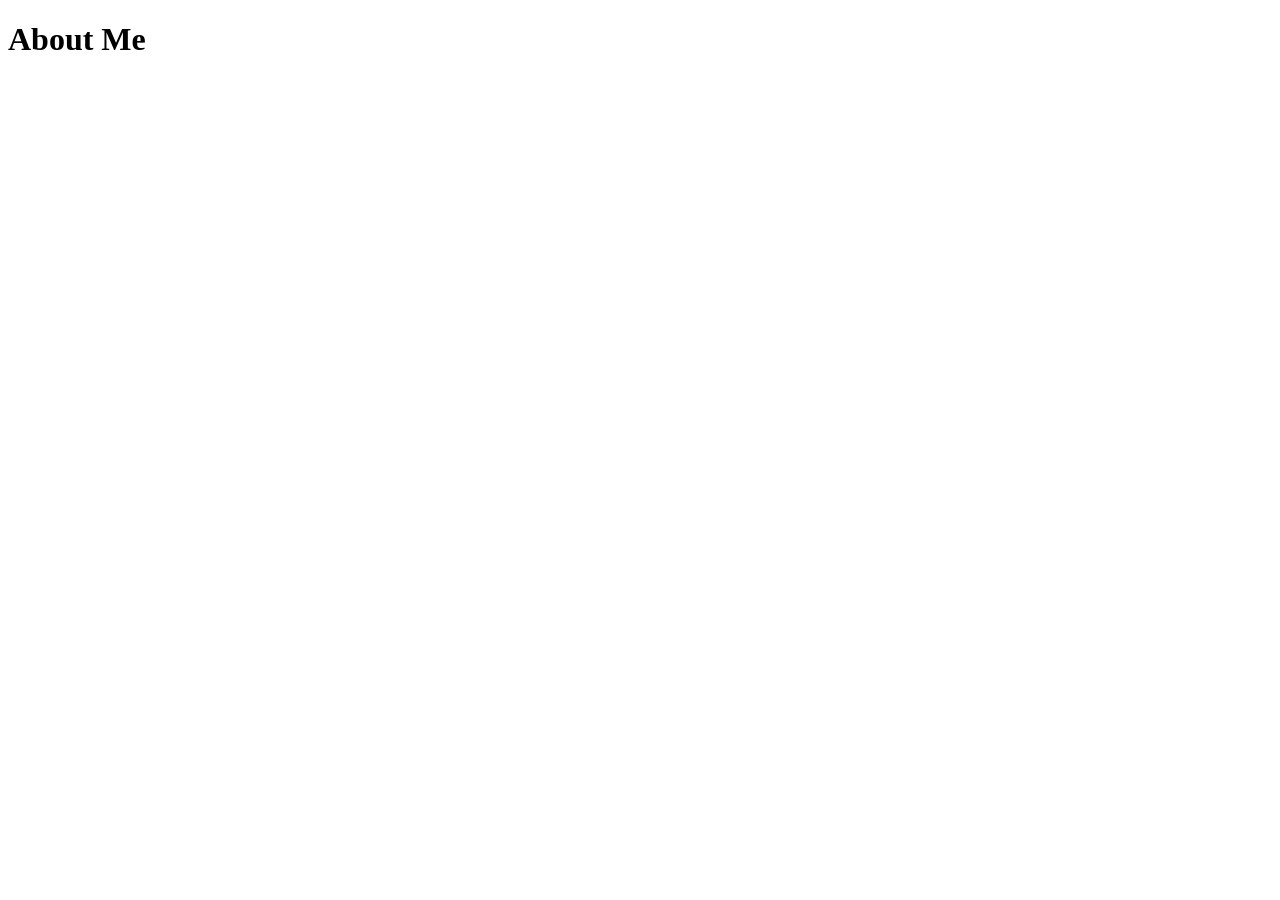
==== about.html @ 0697b333 "Initial portfolio website setup" ====
<!DOCTYPE html>
<html lang="en">

<head>
    <meta charset="UTF-8">
    <meta name="viewport" content="width=device-width, initial-scale=1.0">

    <title>About Me</title>

    <link rel="stylesheet" href="css/style.css">
</head>

<body>

    <h1>About Me</h1>

    <script src="js/script.js"></script>
</body>

</html>
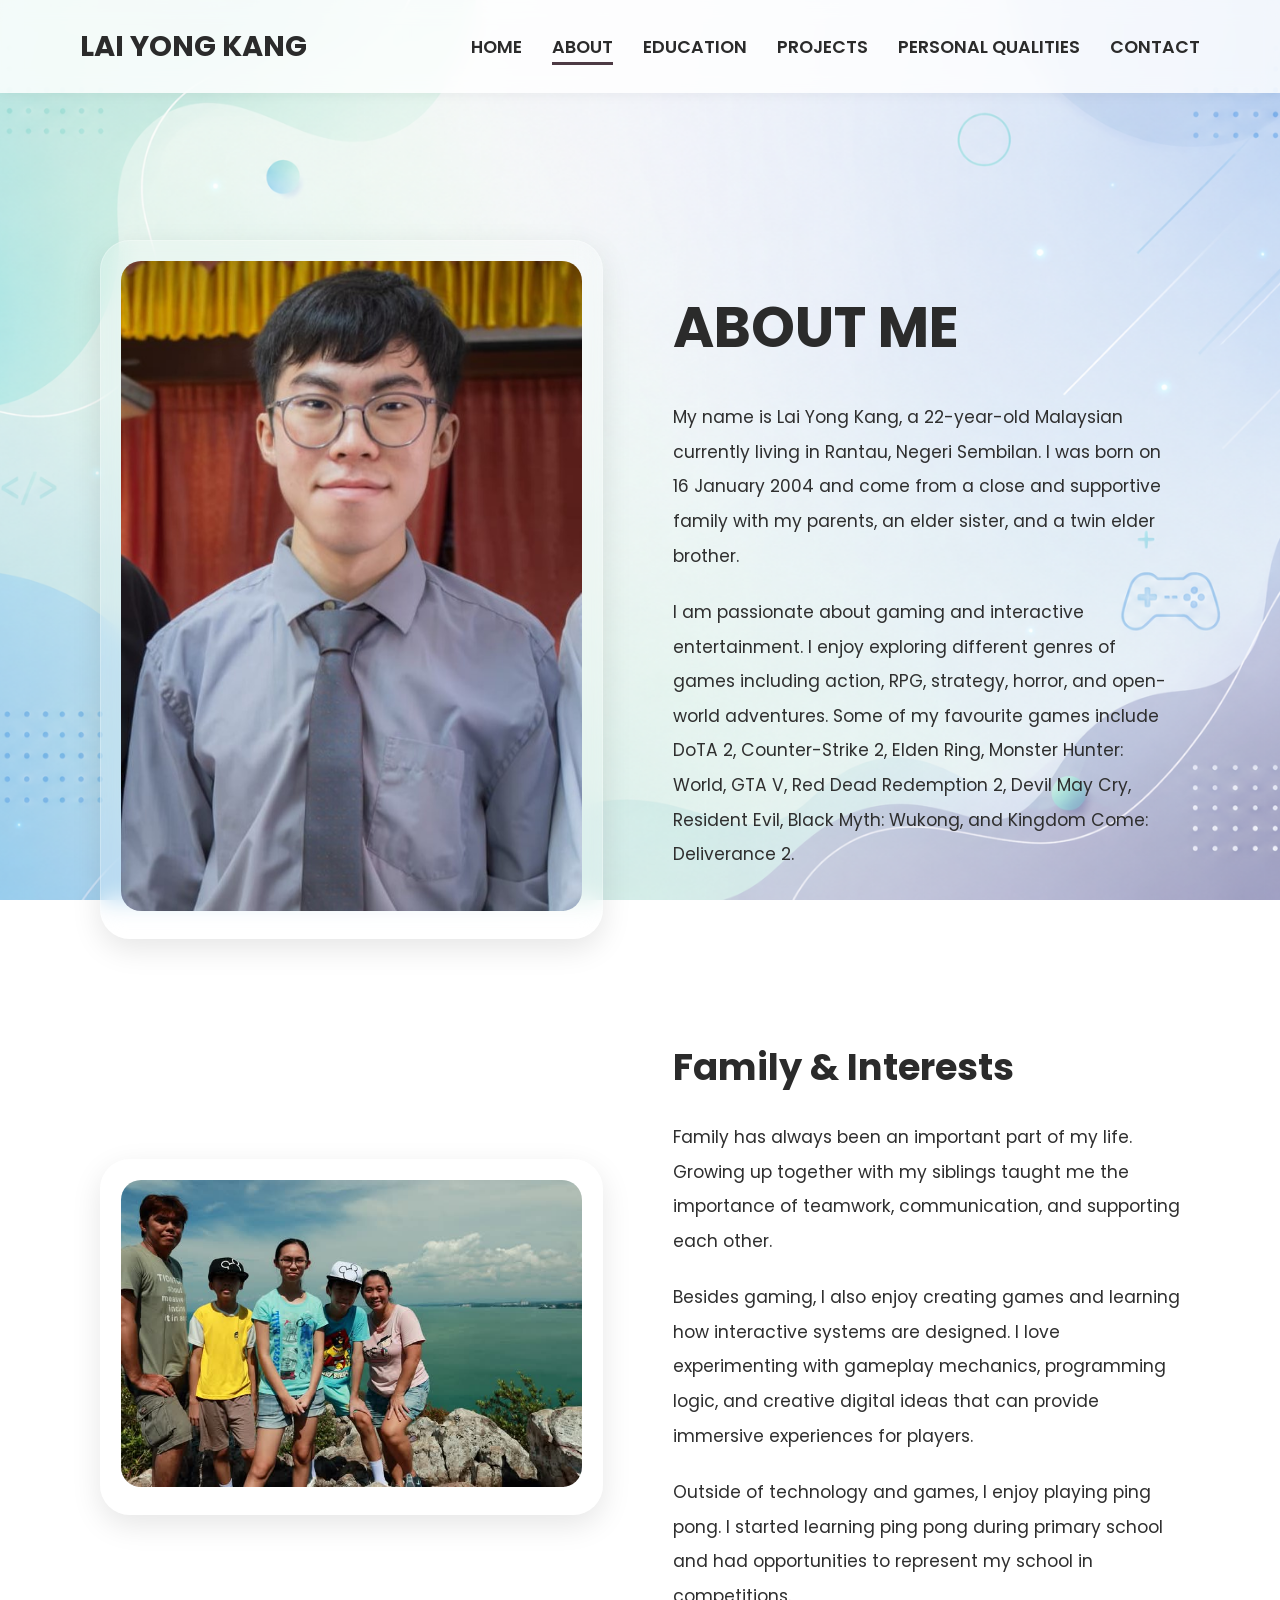
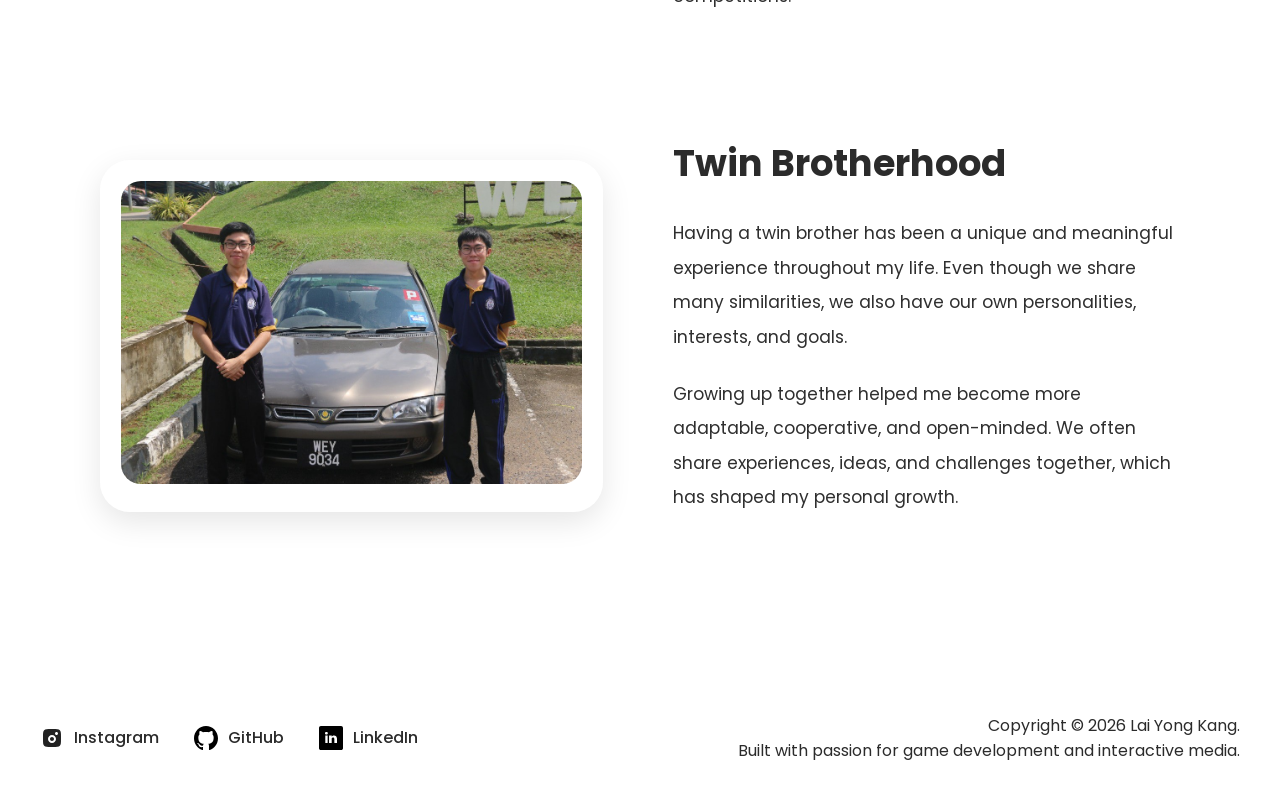
==== commit 7c29d0ae: "Fixed Home page social buttons, Polished About page" ====
--- a/about.html
+++ b/about.html
@@ -2,19 +2,209 @@
 <html lang="en">
 
 <head>
+
     <meta charset="UTF-8">
+
     <meta name="viewport" content="width=device-width, initial-scale=1.0">
 
     <title>About Me</title>
 
     <link rel="stylesheet" href="css/style.css">
+
 </head>
 
 <body>
 
-    <h1>About Me</h1>
+    <header>
+
+        <nav class="navbar">
+
+            <div class="logo">
+                LAI YONG KANG
+            </div>
+
+            <ul class="nav-links">
+
+                <li><a href="index.html">HOME</a></li>
+                <li><a href="about.html" class="active">ABOUT</a></li>
+                <li><a href="education.html">EDUCATION</a></li>
+                <li><a href="projects.html">PROJECTS</a></li>
+                <li><a href="qualities.html">PERSONAL QUALITIES</a></li>
+                <li><a href="contact.html">CONTACT</a></li>
+
+            </ul>
+
+        </nav>
+
+    </header>
+
+    <section class="about-section">
+
+        <div class="about-wrapper">
+
+            <!-- FIRST SECTION -->
+
+            <div class="about-row">
+
+                <div class="about-image large-image">
+
+                    <img src="images/Me.jpg" alt="My Photo">
+
+                </div>
+
+                <div class="about-content">
+
+                    <h1>ABOUT ME</h1>
+
+                    <p>
+                        My name is Lai Yong Kang, a 22-year-old Malaysian currently living in
+                        Rantau, Negeri Sembilan. I was born on 16 January 2004 and come
+                        from a close and supportive family with my parents, an elder sister,
+                        and a twin elder brother.
+                    </p>
+
+                    <p>
+                        I am passionate about gaming and interactive entertainment.
+                        I enjoy exploring different genres of games including action,
+                        RPG, strategy, horror, and open-world adventures.
+                        Some of my favourite games include DoTA 2, Counter-Strike 2,
+                        Elden Ring, Monster Hunter: World, GTA V,
+                        Red Dead Redemption 2, Devil May Cry,
+                        Resident Evil, Black Myth: Wukong,
+                        and Kingdom Come: Deliverance 2.
+                    </p>
+
+                </div>
+
+            </div>
+
+            <!-- SECOND SECTION -->
+
+            <div class="about-row reverse-row">
+
+                <div class="about-content">
+
+                    <h2>Family & Interests</h2>
+
+                    <p>
+                        Family has always been an important part of my life.
+                        Growing up together with my siblings taught me the importance
+                        of teamwork, communication, and supporting each other.
+                    </p>
+
+                    <p>
+                        Besides gaming, I also enjoy creating games and learning how
+                        interactive systems are designed. I love experimenting with
+                        gameplay mechanics, programming logic, and creative digital ideas
+                        that can provide immersive experiences for players.
+                    </p>
+
+                    <p>
+                        Outside of technology and games, I enjoy playing ping pong.
+                        I started learning ping pong during primary school and had
+                        opportunities to represent my school in competitions.
+                    </p>
+
+                </div>
+
+                <div class="about-image">
+
+                    <img src="images/Family_photo.jpg" alt="Family Photo">
+
+                </div>
+
+            </div>
+
+            <!-- THIRD SECTION -->
+
+            <div class="about-row">
+
+                <div class="about-image">
+
+                    <img src="images/Twins.jpg" alt="Twins Photo">
+
+                </div>
+
+                <div class="about-content">
+
+                    <h2>Twin Brotherhood</h2>
+
+                    <p>
+                        Having a twin brother has been a unique and meaningful experience
+                        throughout my life. Even though we share many similarities,
+                        we also have our own personalities, interests, and goals.
+                    </p>
+
+                    <p>
+                        Growing up together helped me become more adaptable,
+                        cooperative, and open-minded. We often share experiences,
+                        ideas, and challenges together, which has shaped my personal growth.
+                    </p>
+
+                </div>
+
+            </div>
+
+        </div>
+
+    </section>
+
+    <footer class="footer">
+
+        <div class="footer-container">
+
+            <div class="footer-left">
+
+                <a href="https://www.instagram.com/yongkang116/"
+                target="_blank"
+                class="footer-social">
+
+                    <img src="images/icons/insta.svg" alt="Instagram">
+
+                    <span>Instagram</span>
+
+                </a>
+
+                <a href="https://github.com/LaiYK02"
+                target="_blank"
+                class="footer-social">
+
+                    <img src="images/icons/github.svg" alt="GitHub">
+
+                    <span>GitHub</span>
+
+                </a>
+
+                <a href="https://www.linkedin.com/in/yong-kang-lai-017167412/"
+                target="_blank"
+                class="footer-social">
+
+                    <img src="images/icons/linkedin.svg" alt="LinkedIn">
+
+                    <span>LinkedIn</span>
+
+                </a>
+
+            </div>
+
+            <div class="footer-right">
+
+                <p>
+                    Copyright © 2026 Lai Yong Kang.
+                </p>
+
+                <span>
+                    Built with passion for game development and interactive media.
+                </span>
+
+            </div>
+
+        </div>
+
+    </footer>
 
     <script src="js/script.js"></script>
+
 </body>
 
 </html>
--- a/css/style.css
+++ b/css/style.css
@@ -0,0 +1,1094 @@
+@import url('https://fonts.googleapis.com/css2?family=Poppins:wght@300;400;500;600;700&display=swap');
+
+*{
+    margin: 0;
+    padding: 0;
+    box-sizing: border-box;
+}
+
+body{
+    font-family: 'Poppins', sans-serif;
+
+    background-image: url('../images/background.png');
+
+    background-size: cover;
+    background-position: center;
+    background-repeat: no-repeat;
+    background-attachment: fixed;
+
+    min-height: 100vh;
+
+    color: #2B2B2B;
+
+    padding-top: 100px;
+    overflow-x: hidden;
+}
+
+/* NAVBAR */
+
+.navbar{
+    display: flex;
+
+    justify-content: space-between;
+
+    align-items: center;
+
+    padding: 25px 80px;
+
+    background-color: rgba(255,255,255,0.82);
+
+    backdrop-filter: blur(10px);
+
+    position: fixed;
+
+    top: 0;
+
+    left: 0;
+
+    width: 100%;
+
+    z-index: 1000;
+
+    transition: transform 0.45s cubic-bezier(0.22, 1, 0.36, 1);
+
+    box-shadow: 0 2px 12px rgba(0,0,0,0.05);
+}
+
+.navbar-hidden{
+    transform: translateY(-100%);
+}
+
+.logo{
+    font-size: 1.8rem;
+    font-weight: 700;
+}
+
+.nav-links{
+    display: flex;
+    gap: 30px;
+
+    list-style: none;
+}
+
+.nav-links a{
+    text-decoration: none;
+
+    color: #2B2B2B;
+
+    font-size: 1.1rem;
+
+    font-weight: 600;
+
+    position: relative;
+
+    transition: 0.3s;
+}
+
+.nav-links a:hover{
+    color: #776871;
+}
+
+.nav-links a::after{
+    content: '';
+
+    position: absolute;
+
+    left: 0;
+    bottom: -6px;
+
+    width: 0;
+    height: 3px;
+
+    background-color: #4d3a44;
+
+    transition: 0.3s;
+}
+
+.nav-links a:hover::after{
+    width: 100%;
+}
+
+.nav-links a.active::after{
+    width: 100%;
+}
+
+/* HERO SECTION */
+
+.hero{
+    position: relative;
+    display: flex;
+    justify-content: center;
+    align-items: center;
+
+    min-height: 82vh;
+
+    padding: 60px 100px;
+}
+
+.hero-container{
+    display: flex;
+
+    align-items: center;
+
+    justify-content: center;
+
+    gap: 70px;
+
+    max-width: 1200px;
+
+    margin: 0 auto;
+}
+
+.hero-image{
+    background: rgba(255,255,255,0.18);
+
+    backdrop-filter: blur(12px);
+
+    padding: 20px;
+
+    border-radius: 35px;
+
+    border: 1px solid rgba(255,255,255,0.3);
+
+    box-shadow: 0 10px 30px rgba(0,0,0,0.12);
+
+    animation: slideLeft 1.2s ease;
+}
+
+.hero-image img{
+    width: 300px;
+    height: 300px;
+
+    object-fit: cover;
+
+    border-radius: 20px;
+}
+
+.hero-text{
+    max-width: 600px;
+
+    animation: slideRight 1.2s ease;
+}
+
+.hero-text h1{
+    font-size: 3.2rem;
+
+    line-height: 1.1;
+
+    margin-bottom: 25px;
+
+    font-weight: 700;
+}
+
+.hero-text span{
+    color: #4d3a44;
+}
+
+.hero-description{
+    font-size: 1.1rem;
+
+    line-height: 1.9;
+
+    margin-bottom: 25px;
+
+    color: #3d3d3d;
+}
+
+.hero-text h3{
+    font-size: 1.2rem;
+
+    font-weight: 500;
+
+    margin-bottom: 40px;
+
+    color: #4d3a44;
+}
+
+.hero-button{
+    display: inline-block;
+
+    padding: 18px 45px;
+
+    background-color: #AFDEDC;
+
+    color: #2B2B2B;
+
+    text-decoration: none;
+
+    border-radius: 16px;
+
+    font-weight: 600;
+
+    transition: 0.3s;
+
+    box-shadow: 0 8px 20px rgba(0,0,0,0.12);
+
+    animation: riseUp 1.5s ease;
+}
+
+.hero-button:hover{
+    background-color: #91A8A4;
+
+    transform: translateY(-8px);
+
+    box-shadow: 0 18px 30px rgba(0,0,0,0.18);
+}
+
+/* HERO SOCIAL BAR */
+
+.hero-social-bar{
+    position: absolute;
+
+    right: 18px;
+
+    top: 50%;
+
+    transform: translateY(-50%);
+
+    display: flex;
+
+    flex-direction: column;
+
+    gap: 18px;
+
+    z-index: 20;
+
+    animation: socialBarFade 1.2s ease;
+}
+
+.hero-social-bar a{
+    width: 62px;
+
+    height: 62px;
+
+    display: flex;
+
+    justify-content: center;
+
+    align-items: center;
+
+    background: rgba(255,255,255,0.18);
+
+    backdrop-filter: blur(12px);
+
+    border: 1px solid rgba(255,255,255,0.25);
+
+    border-radius: 18px;
+
+    transition: 0.35s;
+
+    box-shadow: 0 8px 20px rgba(0,0,0,0.10);
+
+    opacity: 0;
+
+    animation: socialIconSlide 0.8s ease forwards;
+}
+
+.hero-social-bar a:nth-child(1){
+    animation-delay: 0.8s;
+}
+
+.hero-social-bar a:nth-child(2){
+    animation-delay: 1s;
+}
+
+.hero-social-bar a:nth-child(3){
+    animation-delay: 1.2s;
+}
+
+.hero-social-bar a:hover{
+    transform: translateX(-8px) scale(1.08);
+
+    background: rgba(175,222,220,0.75);
+
+    box-shadow:
+        0 16px 30px rgba(0,0,0,0.18),
+        0 0 18px rgba(175,222,220,0.45);
+}
+
+.hero-social-bar img{
+    width: 30px;
+
+    height: 30px;
+
+    object-fit: contain;
+}
+
+/* PROJECT SECTION */
+
+.projects-preview{
+    padding: 150px 100px;
+
+    text-align: center;
+}
+
+.section-title{
+    font-size: 2.5rem;
+
+    margin-bottom: 18px;
+
+    color: #2B2B2B;
+
+    font-weight: 700;
+}
+
+.projects-subtitle,
+.skills-subtitle,
+.contact-subtitle{
+    font-size: 1rem;
+
+    color: #555;
+
+    line-height: 1.8;
+
+    max-width: 1000px;
+
+    margin: 0 auto 55px auto;
+}
+
+.projects-container{
+    display: grid;
+
+    grid-template-columns: repeat(2, 1fr);
+
+    gap: 40px;
+
+    max-width: 1150px;
+
+    margin: auto;
+}
+
+.project-card{
+    width: 100%;
+
+    background: rgba(255,255,255,0.45);
+
+    backdrop-filter: blur(10px);
+
+    border-radius: 25px;
+
+    overflow: hidden;
+
+    box-shadow: 0 10px 30px rgba(0,0,0,0.08);
+
+    transition: 0.4s;
+}
+
+.project-card:hover{
+    transform: translateY(-12px) scale(1.02);
+
+    box-shadow: 0 18px 40px rgba(0,0,0,0.18);
+}
+
+.project-card img{
+    width: 100%;
+
+    height: 260px;
+
+    object-fit: cover;
+}
+
+.project-link{
+    text-decoration: none;
+
+    color: inherit;
+}
+
+.project-card{
+    position: relative;
+
+    cursor: pointer;
+}
+
+.project-overlay{
+    position: absolute;
+
+    top: 0;
+    left: 0;
+
+    width: 100%;
+    height: 280px;
+
+    background: rgba(255,255,255,0.25);
+
+    display: flex;
+    justify-content: center;
+    align-items: center;
+
+    opacity: 0;
+
+    transition: 0.4s;
+
+    z-index: 5;
+}
+
+.project-overlay img{
+    width: 70px;
+
+    height: 70px;
+
+    transform: scale(0.8);
+
+    transition: 0.4s;
+}
+
+.project-card:hover .project-overlay{
+    opacity: 1;
+}
+
+.project-card:hover .project-overlay img{
+    transform: scale(1);
+}
+
+.project-card img{
+    transition: 0.4s;
+}
+
+.project-image{
+    transition: 0.4s;
+}
+
+.project-card:hover .project-image{
+    filter: blur(4px) brightness(0.9);
+
+    transform: scale(1.05);
+}
+
+.project-content{
+    padding: 35px;
+
+    text-align: left;
+
+    min-height: 240px;
+
+    display: flex;
+
+    flex-direction: column;
+
+    gap: 18px;
+}
+
+.project-content h3{
+    font-size: 1.5rem;
+
+    margin-bottom: 15px;
+
+    color: #4d3a44;
+}
+
+.project-title{
+    display: flex;
+
+    justify-content: space-between;
+
+    align-items: baseline;
+
+    gap: 18px;
+
+    margin-bottom: 14px;
+}
+
+.project-title h3{
+    font-size: clamp(1.2rem, 1.7vw, 1.45rem);
+
+    color: #2f2228;
+
+    font-weight: 700;
+
+    margin: 0;
+
+    line-height: 1.35;
+
+    flex: 1;
+}
+
+.project-title span{
+    font-size: 0.95rem;
+
+    font-weight: 600;
+
+    color: #3a3a3a;
+
+    white-space: nowrap;
+
+    padding-top: 4px;
+}
+
+.project-content p{
+    line-height: 1.7;
+
+    font-size: 1rem;
+
+    color: #1f1f1f;
+
+    font-weight: 500;
+}
+
+.projects-button{
+    display: inline-block;
+
+    margin-top: 60px;
+
+    padding: 18px 45px;
+
+    background-color: #AFDEDC;
+
+    color: #2B2B2B;
+
+    text-decoration: none;
+
+    border-radius: 16px;
+
+    font-weight: 600;
+
+    transition: 0.3s;
+
+    box-shadow: 0 8px 20px rgba(0,0,0,0.08);
+}
+
+.projects-button:hover{
+    background-color: #91A8A4;
+
+    transform: translateY(-8px);
+
+    box-shadow: 0 18px 30px rgba(0,0,0,0.18);
+}
+
+/* SKILLS SECTION */
+
+.skills-section{
+    padding: 130px 100px;
+
+    text-align: center;
+}
+
+.skills-container{
+    display: grid;
+
+    grid-template-columns: repeat(3, 1fr);
+
+    gap: 28px;
+
+    max-width: 1050px;
+
+    margin: auto;
+}
+
+.skill-card{
+    background: rgba(255,255,255,0.42);
+
+    backdrop-filter: blur(10px);
+
+    border-radius: 22px;
+
+    padding: 28px 22px;
+
+    box-shadow: 0 8px 24px rgba(0,0,0,0.08);
+
+    transition: 0.35s;
+}
+
+.skill-card:hover{
+    transform: translateY(-8px);
+
+    box-shadow:
+        0 16px 30px rgba(0,0,0,0.14),
+        0 0 18px rgba(175,222,220,0.35);
+}
+
+.skill-card:hover .skill-icon img{
+    transform: scale(1.12);
+}
+
+.skill-icon{
+    margin-bottom: 18px;
+}
+
+.skill-icon img{
+    width: 55px;
+
+    height: 55px;
+
+    object-fit: contain;
+
+    transition: 0.3s;
+}
+
+.skill-card h3{
+    font-size: 1.3rem;
+
+    color: #4d3a44;
+
+    margin-bottom: 10px;
+}
+
+.skill-card p{
+    font-size: 0.95rem;
+
+    color: #666;
+}
+
+/* CONTACT SECTION */
+
+.contact-section{
+    padding: 130px 100px;
+
+    text-align: center;
+}
+
+.contact-container{
+    display: flex;
+
+    justify-content: center;
+
+    gap: 40px;
+
+    flex-wrap: wrap;
+}
+
+.contact-card{
+    width: 320px;
+
+    background: rgba(255,255,255,0.45);
+
+    backdrop-filter: blur(10px);
+
+    border-radius: 24px;
+
+    padding: 45px 30px;
+
+    box-shadow: 0 10px 25px rgba(0,0,0,0.08);
+
+    transition: 0.35s;
+}
+
+.contact-card:hover{
+    transform: translateY(-10px);
+
+    box-shadow:
+        0 18px 35px rgba(0,0,0,0.14),
+        0 0 20px rgba(175,222,220,0.35);
+}
+
+.contact-card img{
+    width: 70px;
+
+    height: 70px;
+
+    object-fit: contain;
+
+    margin-bottom: 25px;
+}
+
+.contact-card h3{
+    font-size: 1.5rem;
+
+    color: #4d3a44;
+
+    margin-bottom: 15px;
+}
+
+.contact-card p{
+    font-size: 1rem;
+
+    color: #555;
+
+    line-height: 1.7;
+}
+
+.contact-button{
+    display: inline-block;
+
+    margin-top: 60px;
+
+    padding: 18px 45px;
+
+    background: #a9d8d8;
+
+    color: #222;
+
+    font-size: 1rem;
+
+    font-weight: 700;
+
+    border-radius: 18px;
+
+    text-decoration: none;
+
+    transition: 0.35s;
+
+    box-shadow:
+        0 10px 20px rgba(0,0,0,0.08);
+}
+
+.contact-button:hover{
+    transform: translateY(-6px);
+
+    box-shadow:
+        0 18px 30px rgba(0,0,0,0.15),
+        0 0 20px rgba(175,222,220,0.45);
+}
+
+/* FOOTER */
+
+.footer{
+    padding: 35px 40px;
+
+    background: rgba(255,255,255,0.45);
+
+    backdrop-filter: blur(12px);
+
+    border-top: 1px solid rgba(255,255,255,0.3);
+}
+
+.footer-container{
+    display: flex;
+
+    justify-content: flex-end;
+
+    align-items: center;
+
+    flex-wrap: wrap;
+
+    gap: 25px;
+}
+
+.footer-left{
+    display: flex;
+
+    align-items: center;
+
+    gap: 35px;
+
+    flex-wrap: wrap;
+
+    margin-right: auto;
+}
+
+.footer-social{
+    display: flex;
+
+    align-items: center;
+
+    gap: 10px;
+
+    text-decoration: none;
+
+    color: #2B2B2B;
+
+    font-weight: 500;
+
+    position: relative;
+
+    transition: 0.3s;
+}
+
+.footer-social img{
+    width: 24px;
+
+    height: 24px;
+
+    object-fit: contain;
+}
+
+.footer-social::after{
+    content: '';
+
+    position: absolute;
+
+    left: 0;
+    bottom: -5px;
+
+    width: 0;
+
+    height: 2px;
+
+    background: #4d3a44;
+
+    transition: 0.3s;
+}
+
+.footer-social:hover{
+    color: #776871;
+}
+
+.footer-social:hover::after{
+    width: 100%;
+}
+
+.footer-right{
+    margin-left: auto;
+
+    text-align: right;
+}
+
+.footer-text{
+    display: flex;
+
+    flex-direction: column;
+
+    align-items: flex-end;
+
+    gap: 4px;
+}
+
+.footer-text p{
+    font-size: 1rem;
+
+    color: #444;
+
+    font-weight: 500;
+}
+
+.footer-text span{
+    font-size: 0.9rem;
+
+    color: #666;
+}
+
+
+/* ABOUT PAGE */
+
+.about-section{
+    padding: 140px 100px;
+}
+
+.about-wrapper{
+    max-width: 1300px;
+
+    margin: auto;
+
+    display: flex;
+
+    flex-direction: column;
+
+    gap: 100px;
+}
+
+.about-row{
+    display: flex;
+
+    align-items: center;
+
+    gap: 70px;
+}
+
+.reverse-row{
+    flex-direction: row-reverse;
+}
+
+.about-image{
+    flex: 1;
+
+    background: rgba(255,255,255,0.18);
+
+    backdrop-filter: blur(12px);
+
+    padding: 20px;
+
+    border-radius: 30px;
+
+    border: 1px solid rgba(255,255,255,0.25);
+
+    box-shadow: 0 10px 30px rgba(0,0,0,0.10);
+
+    transition: 0.35s;
+}
+
+.about-image:hover{
+    transform: translateY(-8px);
+
+    box-shadow:
+        0 18px 35px rgba(0,0,0,0.14),
+        0 0 20px rgba(175,222,220,0.35);
+}
+
+.about-image img{
+    width: 100%;
+    height: 100%;
+
+    object-fit: cover;
+
+    object-position: top;
+
+    border-radius: 20px;
+}
+
+.large-image img{
+    max-height: 650px;
+}
+
+.about-content{
+    flex: 1.1;
+}
+
+.about-content h1{
+    font-size: 3.5rem;
+
+    margin-bottom: 30px;
+
+    color: #2B2B2B;
+}
+
+.about-content h2{
+    font-size: 2.3rem;
+
+    margin-bottom: 25px;
+
+    color: #2B2B2B;
+}
+
+.about-content p{
+    font-size: 1.08rem;
+
+    line-height: 2;
+
+    color: #2f2f2f;
+
+    margin-bottom: 22px;
+}
+
+/* ANIMATIONS */
+
+@keyframes slideLeft{
+
+    from{
+        opacity: 0;
+
+        transform: translateX(-80px);
+    }
+
+    to{
+        opacity: 1;
+
+        transform: translateX(0);
+    }
+}
+
+@keyframes slideRight{
+
+    from{
+        opacity: 0;
+
+        transform: translateX(80px);
+    }
+
+    to{
+        opacity: 1;
+
+        transform: translateX(0);
+    }
+}
+
+@keyframes riseUp{
+
+    from{
+        opacity: 0;
+
+        transform: translateY(40px);
+    }
+
+    to{
+        opacity: 1;
+
+        transform: translateY(0);
+    }
+}
+
+@keyframes socialBarFade{
+
+    from{
+        opacity: 0;
+    }
+
+    to{
+        opacity: 1;
+    }
+}
+
+@keyframes socialIconSlide{
+
+    from{
+        opacity: 0;
+
+        transform: translateX(60px);
+    }
+
+    to{
+        opacity: 1;
+
+        transform: translateX(0);
+    }
+}
+
+/* ABOUT PAGE ANIMATION */
+
+.about-image{
+    opacity: 0;
+
+    animation: aboutImageLeft 1.2s ease forwards;
+}
+
+.about-content{
+    opacity: 0;
+
+    animation: aboutTextRight 1.2s ease forwards;
+}
+
+.about-row:nth-child(1) .about-image{
+    animation-delay: 0.2s;
+}
+
+.about-row:nth-child(1) .about-content{
+    animation-delay: 0.5s;
+}
+
+.about-row:nth-child(2) .about-image{
+    animation-delay: 0.8s;
+}
+
+.about-row:nth-child(2) .about-content{
+    animation-delay: 1.1s;
+}
+
+.about-row:nth-child(3) .about-image{
+    animation-delay: 1.4s;
+}
+
+.about-row:nth-child(3) .about-content{
+    animation-delay: 1.7s;
+}
+
+/* PHOTO ANIMATION */
+
+@keyframes aboutImageLeft{
+
+    from{
+        opacity: 0;
+
+        transform: translateX(-80px);
+    }
+
+    to{
+        opacity: 1;
+
+        transform: translateX(0);
+    }
+}
+
+/* TEXT ANIMATION */
+
+@keyframes aboutTextRight{
+
+    from{
+        opacity: 0;
+
+        transform: translateX(80px);
+    }
+
+    to{
+        opacity: 1;
+
+        transform: translateX(0);
+    }
+}
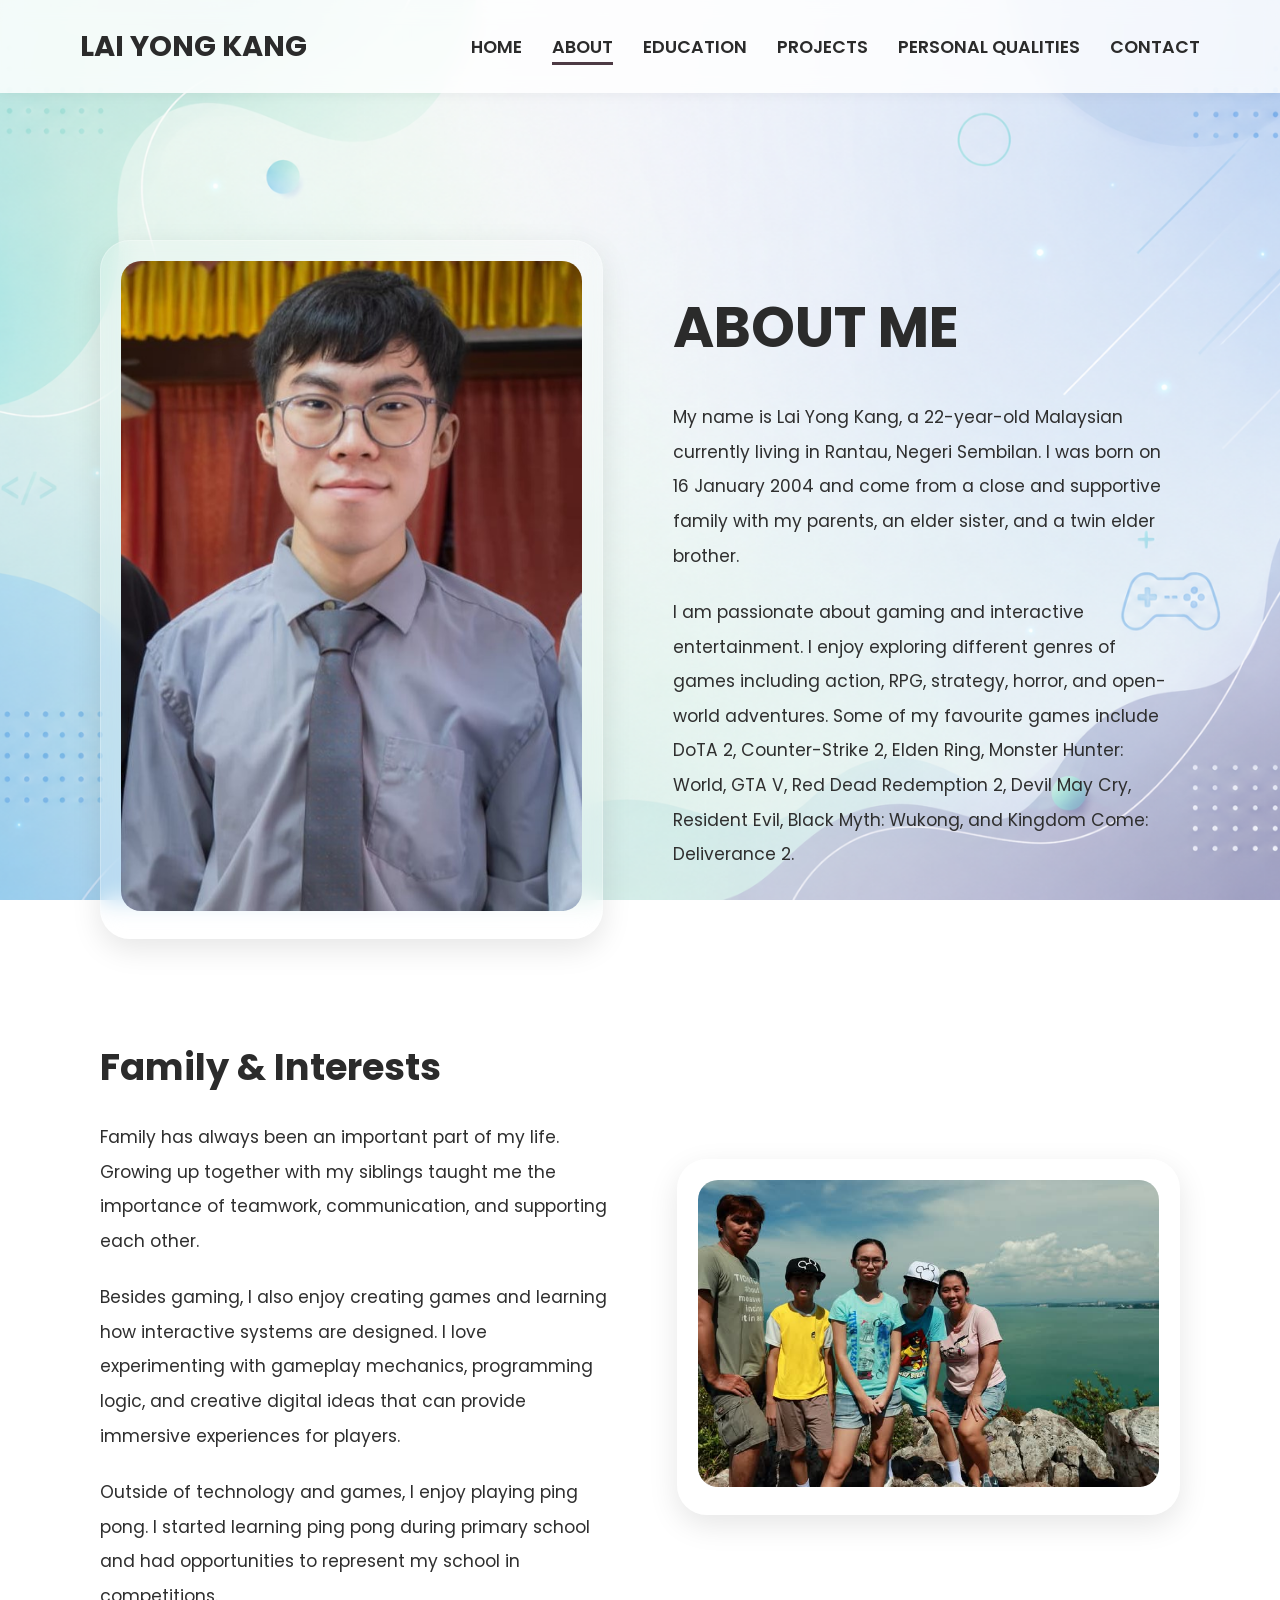
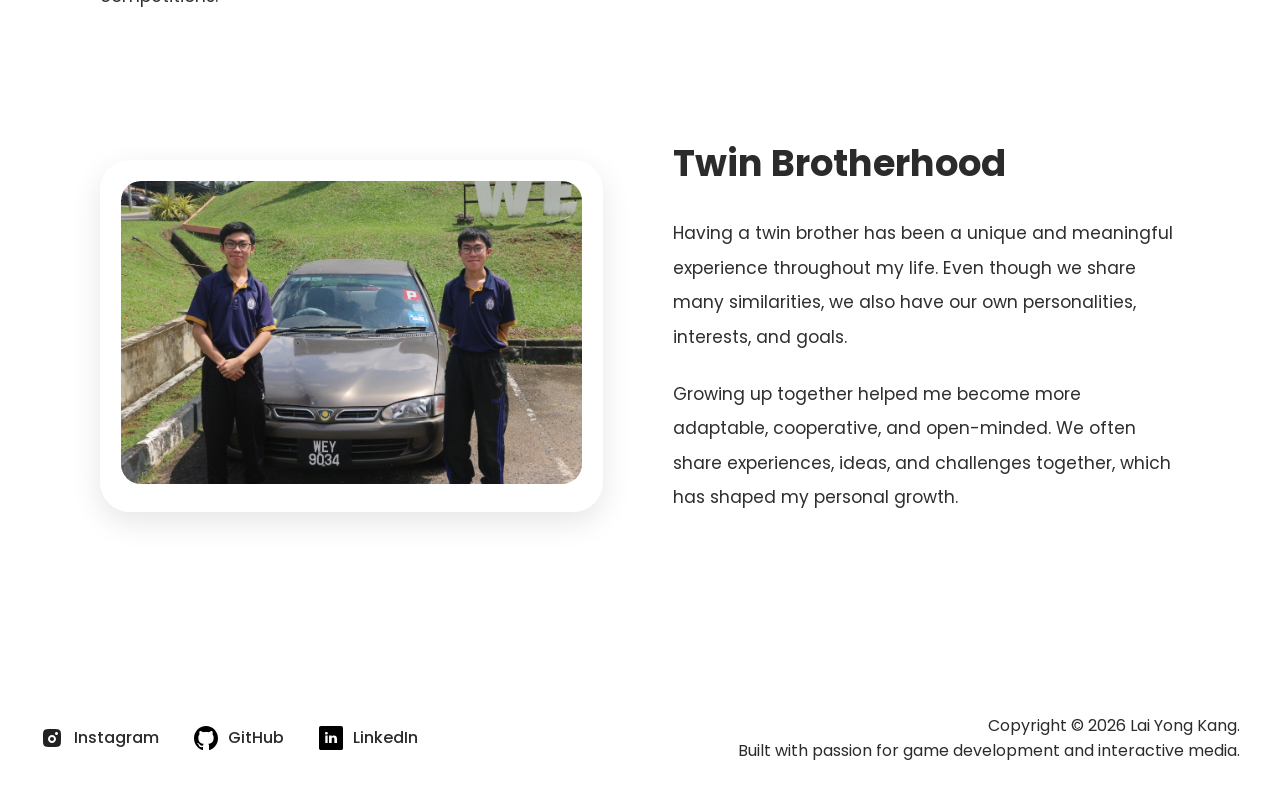
==== commit 1f3816e8: "Fixed Home page, add Project page" ====
--- a/about.html
+++ b/about.html
@@ -41,8 +41,6 @@
     <section class="about-section">
 
         <div class="about-wrapper">
-
-            <!-- FIRST SECTION -->
 
             <div class="about-row">
 
@@ -78,9 +76,7 @@
 
             </div>
 
-            <!-- SECOND SECTION -->
-
-            <div class="about-row reverse-row">
+            <div class="about-row">
 
                 <div class="about-content">
 
@@ -115,8 +111,6 @@
 
             </div>
 
-            <!-- THIRD SECTION -->
-
             <div class="about-row">
 
                 <div class="about-image">
--- a/css/style.css
+++ b/css/style.css
@@ -204,35 +204,7 @@
     color: #4d3a44;
 }
 
-.hero-button{
-    display: inline-block;
-
-    padding: 18px 45px;
-
-    background-color: #AFDEDC;
-
-    color: #2B2B2B;
-
-    text-decoration: none;
-
-    border-radius: 16px;
-
-    font-weight: 600;
-
-    transition: 0.3s;
-
-    box-shadow: 0 8px 20px rgba(0,0,0,0.12);
-
-    animation: riseUp 1.5s ease;
-}
-
-.hero-button:hover{
-    background-color: #91A8A4;
-
-    transform: translateY(-8px);
-
-    box-shadow: 0 18px 30px rgba(0,0,0,0.18);
-}
+
 
 /* HERO SOCIAL BAR */
 
@@ -696,39 +668,6 @@
     line-height: 1.7;
 }
 
-.contact-button{
-    display: inline-block;
-
-    margin-top: 60px;
-
-    padding: 18px 45px;
-
-    background: #a9d8d8;
-
-    color: #222;
-
-    font-size: 1rem;
-
-    font-weight: 700;
-
-    border-radius: 18px;
-
-    text-decoration: none;
-
-    transition: 0.35s;
-
-    box-shadow:
-        0 10px 20px rgba(0,0,0,0.08);
-}
-
-.contact-button:hover{
-    transform: translateY(-6px);
-
-    box-shadow:
-        0 18px 30px rgba(0,0,0,0.15),
-        0 0 20px rgba(175,222,220,0.45);
-}
-
 /* FOOTER */
 
 .footer{
@@ -871,10 +810,6 @@
     align-items: center;
 
     gap: 70px;
-}
-
-.reverse-row{
-    flex-direction: row-reverse;
 }
 
 .about-image{
@@ -948,6 +883,182 @@
     margin-bottom: 22px;
 }
 
+
+/* EDUCATION PAGE */
+
+.education-header{
+    text-align: center;
+
+    padding: 120px 100px 80px;
+}
+
+.education-header h1{
+    font-size: 3.5rem;
+
+    margin-bottom: 25px;
+}
+
+.education-header p{
+    max-width: 850px;
+
+    margin: auto;
+
+    font-size: 1.1rem;
+
+    line-height: 2;
+
+    color: #444;
+}
+
+.education-row{
+    display: flex;
+
+    align-items: center;
+
+    gap: 70px;
+
+    max-width: 1300px;
+
+    margin: 0 auto 120px auto;
+
+    padding: 0 100px;
+}
+
+.education-row.reverse-row{
+    flex-direction: row-reverse;
+}
+
+.education-image{
+    flex: 1.1;
+    background: rgba(255,255,255,0.18);
+    backdrop-filter: blur(12px);
+    padding: 18px;
+    width: fit-content;
+    border-radius: 30px;
+    border: 1px solid rgba(255,255,255,0.25);
+    box-shadow: 0 10px 30px rgba(0,0,0,0.10);
+    transition: 0.35s;
+}
+
+.education-image:hover{
+    transform: translateY(-8px);
+
+    box-shadow:
+        0 18px 35px rgba(0,0,0,0.14),
+        0 0 20px rgba(175,222,220,0.35);
+}
+
+.education-image img{
+    width: 100%;
+    max-width: 500px;
+    border-radius: 20px;
+    object-fit: cover;
+    display: block;
+}
+
+.education-content{
+    flex: 1.1;
+}
+
+.education-content h2{
+    font-size: 2rem;
+
+    margin-bottom: 10px;
+
+    color: #2B2B2B;
+
+    white-space: nowrap;
+
+    line-height: 1.3;
+}
+
+.education-content span{
+    display: inline-block;
+
+    margin-bottom: 25px;
+
+    font-weight: 600;
+
+    color: #4d3a44;
+}
+
+.education-content p{
+    font-size: 1.05rem;
+
+    line-height: 2;
+
+    color: #333;
+
+    margin-bottom: 20px;
+}
+
+/* GRADUATION SECTION */
+
+.graduation-section{
+    max-width: 1400px;
+
+    margin: 0 auto 120px auto;
+
+    text-align: center;
+
+    padding: 0 40px;
+}
+
+.graduation-image{
+    background: rgba(255,255,255,0.18);
+    backdrop-filter: blur(12px);
+    padding: 20px;
+    border-radius: 30px;
+    margin: 0 auto 40px auto;
+    border: 1px solid rgba(255,255,255,0.25);
+    box-shadow: 0 10px 30px rgba(0,0,0,0.10);
+    display: flex;
+    gap: 18px;
+    align-items: center;
+    justify-content: center;
+    width: fit-content;
+    max-width: 100%;
+    overflow: hidden;
+}
+
+.graduation-image img{
+    border-radius: 20px;
+
+    object-fit: cover;
+}
+
+.graduation-image img:first-child{
+    width: 430px;
+
+    height: 620px;
+
+    object-position: top;
+}
+
+.graduation-image img:last-child{
+    width: 620px;
+
+    height: 620px;
+}
+
+.graduation-content h2{
+    font-size: 2.5rem;
+
+    margin-bottom: 20px;
+}
+
+.graduation-content p{
+    font-size: 1.08rem;
+
+    line-height: 2;
+
+    max-width: 900px;
+
+    margin: auto;
+
+    color: #333;
+}
+
 /* ANIMATIONS */
 
 @keyframes slideLeft{
@@ -1091,4 +1202,272 @@
 
         transform: translateX(0);
     }
+}
+
+/* EDUCATION PAGE ANIMATION */
+
+.education-header{
+    opacity: 0;
+
+    animation: riseUp 1.1s ease forwards;
+}
+
+.education-row .education-image{
+    opacity: 0;
+
+    animation: educationImageLeft 1.2s ease forwards;
+}
+
+.education-row .education-content{
+    opacity: 0;
+
+    animation: educationTextRight 1.2s ease forwards;
+}
+
+.graduation-image{
+    opacity: 0;
+
+    animation: educationImageLeft 1.2s ease forwards;
+}
+
+.graduation-content{
+    opacity: 0;
+
+    animation: educationTextRight 1.2s ease forwards;
+}
+
+/* DELAYS */
+
+.education-row:nth-of-type(1) .education-image{
+    animation-delay: 0.3s;
+}
+
+.education-row:nth-of-type(1) .education-content{
+    animation-delay: 0.6s;
+}
+
+.education-row:nth-of-type(2) .education-image{
+    animation-delay: 0.9s;
+}
+
+.education-row:nth-of-type(2) .education-content{
+    animation-delay: 1.2s;
+}
+
+.graduation-image{
+    animation-delay: 1.5s;
+}
+
+.graduation-content{
+    animation-delay: 1.8s;
+}
+
+.education-row:nth-of-type(4) .education-image{
+    animation-delay: 2.1s;
+}
+
+.education-row:nth-of-type(4) .education-content{
+    animation-delay: 2.4s;
+}
+
+/* IMAGE ANIMATION */
+
+@keyframes educationImageLeft{
+
+    from{
+        opacity: 0;
+
+        transform: translateX(-80px);
+    }
+
+    to{
+        opacity: 1;
+
+        transform: translateX(0);
+    }
+}
+
+/* TEXT ANIMATION */
+
+@keyframes educationTextRight{
+
+    from{
+        opacity: 0;
+
+        transform: translateX(80px);
+    }
+
+    to{
+        opacity: 1;
+
+        transform: translateX(0);
+    }
+}
+
+/* PROJECT PAGE */
+
+.projects-header{
+    text-align: center;
+    padding: 120px 100px 80px;
+}
+
+.projects-header h1{
+    font-size: 3.5rem;
+    margin-bottom: 25px;
+}
+
+.projects-header p{
+    max-width: 900px;
+    margin: auto;
+    line-height: 2;
+}
+
+.project-row{
+    display: flex;
+    align-items: center;
+    gap: 40px;
+
+    max-width: 1400px;
+    margin: 0 auto 120px auto;
+    padding: 40px 50px;
+
+    background: rgba(255,255,255,0.18);
+    backdrop-filter: blur(12px);
+
+    border-radius: 35px;
+
+    border: 1px solid rgba(255,255,255,0.25);
+
+    box-shadow: 0 10px 30px rgba(0,0,0,0.10);
+
+    transition: 0.35s;
+}
+
+.project-row.reverse-row{
+    flex-direction: row-reverse;
+}
+
+.project-row:hover{
+    transform: translateY(-8px);
+
+    box-shadow:
+        0 18px 35px rgba(0,0,0,0.14),
+        0 0 20px rgba(175,222,220,0.35);
+}
+
+.project-gallery{
+    flex: 1.3;
+
+    display: grid;
+
+    grid-template-columns: 1fr 1fr;
+
+    gap: 15px;
+
+    background: rgba(255,255,255,0.12);
+
+    padding: 18px;
+
+    border-radius: 25px;
+}
+
+.project-gallery img{
+    width: 100%;
+
+    aspect-ratio: 1 / 1;
+
+    object-fit: cover;
+
+    border-radius: 18px;
+
+    transition: 0.3s;
+
+    cursor: pointer;
+}
+
+.project-gallery img:hover{
+    transform: scale(1.04);
+
+    box-shadow: 0 8px 20px rgba(0,0,0,0.15);
+}
+
+.project-info{
+    flex: 1;
+}
+
+.project-info h2{
+    font-size: 2.2rem;
+    margin-bottom: 10px;
+}
+
+.project-info span{
+    display: inline-block;
+    margin-bottom: 20px;
+    font-weight: 600;
+    color: #4d3a44;
+}
+
+.project-info p{
+    line-height: 2;
+    margin-bottom: 25px;
+}
+
+.project-features{
+    margin-bottom: 25px;
+    padding-left: 20px;
+}
+
+.project-features li{
+    margin-bottom: 8px;
+}
+
+.project-tech{
+    margin-bottom: 30px;
+}
+
+.project-tech span{
+    background: rgba(175,222,220,0.8);
+    padding: 8px 18px;
+    border-radius: 50px;
+    margin-right: 10px;
+}
+
+/* BUTTONS */
+
+.hero-button,
+.contact-button,
+.project-button{
+    display: inline-block;
+
+    padding: 18px 45px;
+
+    background-color: #AFDEDC;
+
+    color: #2B2B2B;
+
+    text-decoration: none;
+
+    border-radius: 16px;
+
+    font-weight: 600;
+
+    transition: 0.3s;
+
+    box-shadow: 0 8px 20px rgba(0,0,0,0.12);
+
+    animation: riseUp 1.5s ease;
+}
+
+.contact-button{
+    margin-top: 60px;
+}
+
+.hero-button:hover,
+.contact-button:hover,
+.project-button:hover{
+    background-color: #91A8A4;
+
+    transform: translateY(-8px);
+
+    box-shadow: 0 18px 30px rgba(0,0,0,0.18);
 }
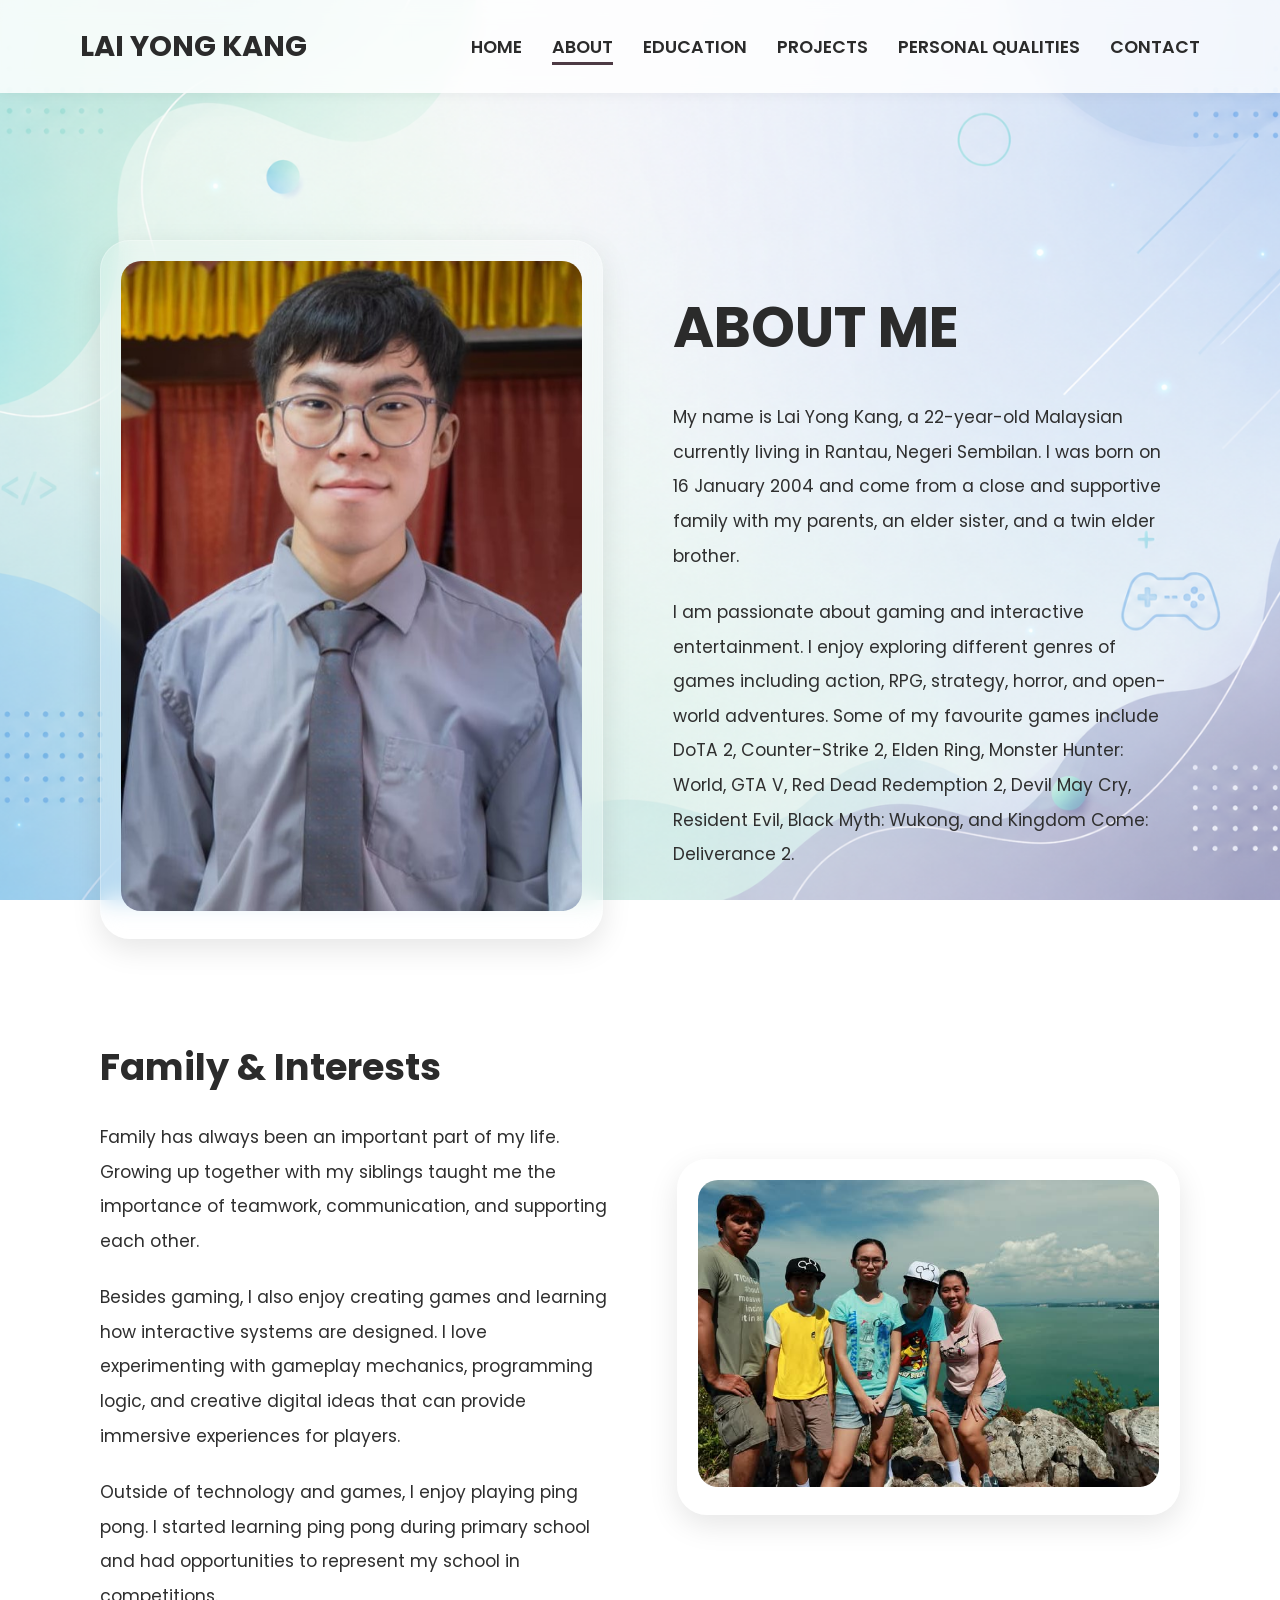
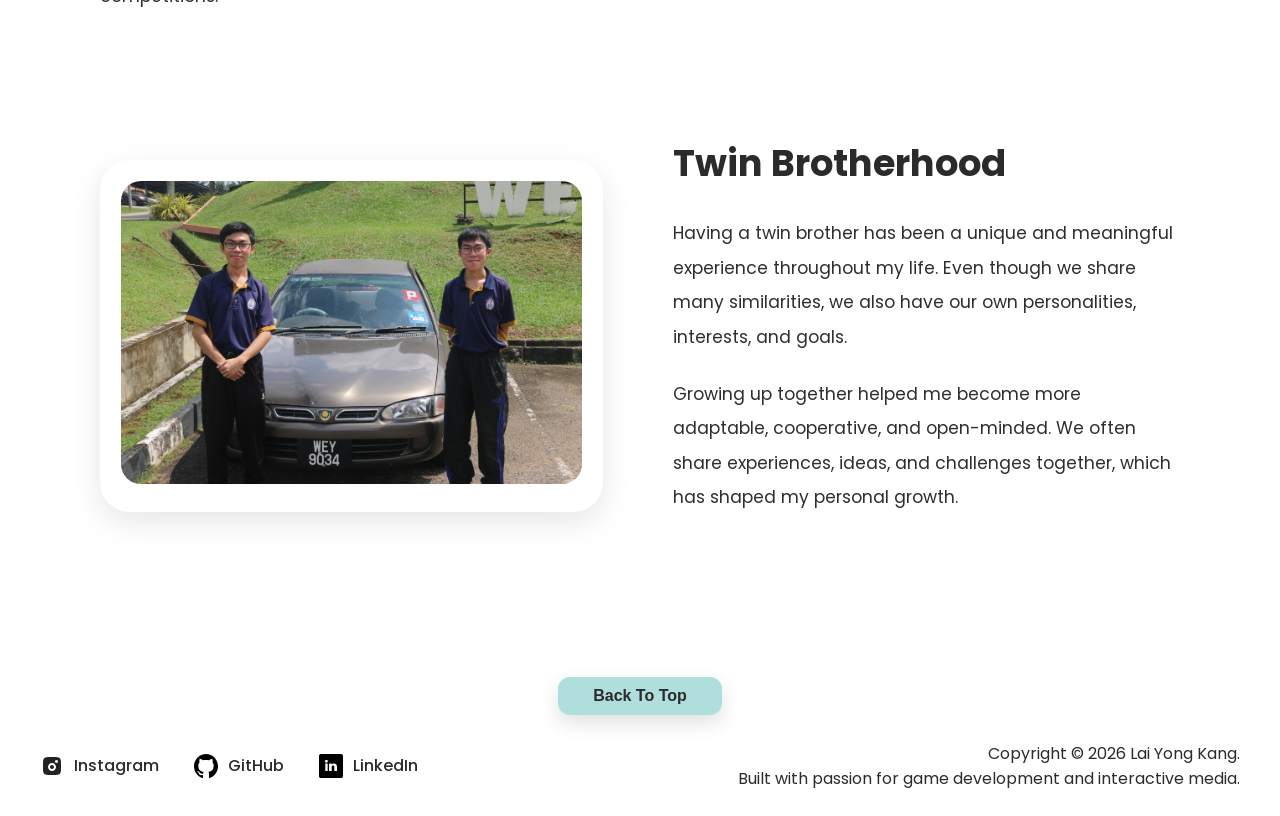
==== commit 5913787b: "Polish project page, Add Back To Top button" ====
--- a/about.html
+++ b/about.html
@@ -1,204 +1,208 @@
 <!DOCTYPE html>
 <html lang="en">
 
-<head>
-
-    <meta charset="UTF-8">
-
-    <meta name="viewport" content="width=device-width, initial-scale=1.0">
-
-    <title>About Me</title>
-
-    <link rel="stylesheet" href="css/style.css">
-
-</head>
-
-<body>
-
-    <header>
-
-        <nav class="navbar">
-
-            <div class="logo">
-                LAI YONG KANG
+    <head>
+
+        <meta charset="UTF-8">
+
+        <meta name="viewport" content="width=device-width, initial-scale=1.0">
+
+        <title>About Me</title>
+
+        <link rel="stylesheet" href="css/style.css">
+
+    </head>
+
+    <body>
+
+        <header>
+
+            <nav class="navbar">
+
+                <div class="logo">
+                    LAI YONG KANG
+                </div>
+
+                <ul class="nav-links">
+
+                    <li><a href="index.html">HOME</a></li>
+                    <li><a href="about.html" class="active">ABOUT</a></li>
+                    <li><a href="education.html">EDUCATION</a></li>
+                    <li><a href="projects.html">PROJECTS</a></li>
+                    <li><a href="qualities.html">PERSONAL QUALITIES</a></li>
+                    <li><a href="contact.html">CONTACT</a></li>
+
+                </ul>
+
+            </nav>
+
+        </header>
+
+        <section class="about-section">
+
+            <div class="about-wrapper">
+
+                <div class="about-row">
+
+                    <div class="about-image large-image">
+
+                        <img src="images/Me.jpg" alt="My Photo">
+
+                    </div>
+
+                    <div class="about-content">
+
+                        <h1>ABOUT ME</h1>
+
+                        <p>
+                            My name is Lai Yong Kang, a 22-year-old Malaysian currently living in
+                            Rantau, Negeri Sembilan. I was born on 16 January 2004 and come
+                            from a close and supportive family with my parents, an elder sister,
+                            and a twin elder brother.
+                        </p>
+
+                        <p>
+                            I am passionate about gaming and interactive entertainment.
+                            I enjoy exploring different genres of games including action,
+                            RPG, strategy, horror, and open-world adventures.
+                            Some of my favourite games include DoTA 2, Counter-Strike 2,
+                            Elden Ring, Monster Hunter: World, GTA V,
+                            Red Dead Redemption 2, Devil May Cry,
+                            Resident Evil, Black Myth: Wukong,
+                            and Kingdom Come: Deliverance 2.
+                        </p>
+
+                    </div>
+
+                </div>
+
+                <div class="about-row">
+
+                    <div class="about-content">
+
+                        <h2>Family & Interests</h2>
+
+                        <p>
+                            Family has always been an important part of my life.
+                            Growing up together with my siblings taught me the importance
+                            of teamwork, communication, and supporting each other.
+                        </p>
+
+                        <p>
+                            Besides gaming, I also enjoy creating games and learning how
+                            interactive systems are designed. I love experimenting with
+                            gameplay mechanics, programming logic, and creative digital ideas
+                            that can provide immersive experiences for players.
+                        </p>
+
+                        <p>
+                            Outside of technology and games, I enjoy playing ping pong.
+                            I started learning ping pong during primary school and had
+                            opportunities to represent my school in competitions.
+                        </p>
+
+                    </div>
+
+                    <div class="about-image">
+
+                        <img src="images/Family_photo.jpg" alt="Family Photo">
+
+                    </div>
+
+                </div>
+
+                <div class="about-row">
+
+                    <div class="about-image">
+
+                        <img src="images/Twins.jpg" alt="Twins Photo">
+
+                    </div>
+
+                    <div class="about-content">
+
+                        <h2>Twin Brotherhood</h2>
+
+                        <p>
+                            Having a twin brother has been a unique and meaningful experience
+                            throughout my life. Even though we share many similarities,
+                            we also have our own personalities, interests, and goals.
+                        </p>
+
+                        <p>
+                            Growing up together helped me become more adaptable,
+                            cooperative, and open-minded. We often share experiences,
+                            ideas, and challenges together, which has shaped my personal growth.
+                        </p>
+
+                    </div>
+
+                </div>
+
             </div>
 
-            <ul class="nav-links">
-
-                <li><a href="index.html">HOME</a></li>
-                <li><a href="about.html" class="active">ABOUT</a></li>
-                <li><a href="education.html">EDUCATION</a></li>
-                <li><a href="projects.html">PROJECTS</a></li>
-                <li><a href="qualities.html">PERSONAL QUALITIES</a></li>
-                <li><a href="contact.html">CONTACT</a></li>
-
-            </ul>
-
-        </nav>
-
-    </header>
-
-    <section class="about-section">
-
-        <div class="about-wrapper">
-
-            <div class="about-row">
-
-                <div class="about-image large-image">
-
-                    <img src="images/Me.jpg" alt="My Photo">
-
-                </div>
-
-                <div class="about-content">
-
-                    <h1>ABOUT ME</h1>
+        </section>
+
+        <button id="backToTop" class="back-to-top">
+            Back To Top
+        </button>
+
+        <footer class="footer">
+
+            <div class="footer-container">
+
+                <div class="footer-left">
+
+                    <a href="https://www.instagram.com/yongkang116/"
+                    target="_blank"
+                    class="footer-social">
+
+                        <img src="images/icons/insta.svg" alt="Instagram">
+
+                        <span>Instagram</span>
+
+                    </a>
+
+                    <a href="https://github.com/LaiYK02"
+                    target="_blank"
+                    class="footer-social">
+
+                        <img src="images/icons/github.svg" alt="GitHub">
+
+                        <span>GitHub</span>
+
+                    </a>
+
+                    <a href="https://www.linkedin.com/in/yong-kang-lai-017167412/"
+                    target="_blank"
+                    class="footer-social">
+
+                        <img src="images/icons/linkedin.svg" alt="LinkedIn">
+
+                        <span>LinkedIn</span>
+
+                    </a>
+
+                </div>
+
+                <div class="footer-right">
 
                     <p>
-                        My name is Lai Yong Kang, a 22-year-old Malaysian currently living in
-                        Rantau, Negeri Sembilan. I was born on 16 January 2004 and come
-                        from a close and supportive family with my parents, an elder sister,
-                        and a twin elder brother.
+                        Copyright © 2026 Lai Yong Kang.
                     </p>
 
-                    <p>
-                        I am passionate about gaming and interactive entertainment.
-                        I enjoy exploring different genres of games including action,
-                        RPG, strategy, horror, and open-world adventures.
-                        Some of my favourite games include DoTA 2, Counter-Strike 2,
-                        Elden Ring, Monster Hunter: World, GTA V,
-                        Red Dead Redemption 2, Devil May Cry,
-                        Resident Evil, Black Myth: Wukong,
-                        and Kingdom Come: Deliverance 2.
-                    </p>
+                    <span>
+                        Built with passion for game development and interactive media.
+                    </span>
 
                 </div>
 
             </div>
 
-            <div class="about-row">
-
-                <div class="about-content">
-
-                    <h2>Family & Interests</h2>
-
-                    <p>
-                        Family has always been an important part of my life.
-                        Growing up together with my siblings taught me the importance
-                        of teamwork, communication, and supporting each other.
-                    </p>
-
-                    <p>
-                        Besides gaming, I also enjoy creating games and learning how
-                        interactive systems are designed. I love experimenting with
-                        gameplay mechanics, programming logic, and creative digital ideas
-                        that can provide immersive experiences for players.
-                    </p>
-
-                    <p>
-                        Outside of technology and games, I enjoy playing ping pong.
-                        I started learning ping pong during primary school and had
-                        opportunities to represent my school in competitions.
-                    </p>
-
-                </div>
-
-                <div class="about-image">
-
-                    <img src="images/Family_photo.jpg" alt="Family Photo">
-
-                </div>
-
-            </div>
-
-            <div class="about-row">
-
-                <div class="about-image">
-
-                    <img src="images/Twins.jpg" alt="Twins Photo">
-
-                </div>
-
-                <div class="about-content">
-
-                    <h2>Twin Brotherhood</h2>
-
-                    <p>
-                        Having a twin brother has been a unique and meaningful experience
-                        throughout my life. Even though we share many similarities,
-                        we also have our own personalities, interests, and goals.
-                    </p>
-
-                    <p>
-                        Growing up together helped me become more adaptable,
-                        cooperative, and open-minded. We often share experiences,
-                        ideas, and challenges together, which has shaped my personal growth.
-                    </p>
-
-                </div>
-
-            </div>
-
-        </div>
-
-    </section>
-
-    <footer class="footer">
-
-        <div class="footer-container">
-
-            <div class="footer-left">
-
-                <a href="https://www.instagram.com/yongkang116/"
-                target="_blank"
-                class="footer-social">
-
-                    <img src="images/icons/insta.svg" alt="Instagram">
-
-                    <span>Instagram</span>
-
-                </a>
-
-                <a href="https://github.com/LaiYK02"
-                target="_blank"
-                class="footer-social">
-
-                    <img src="images/icons/github.svg" alt="GitHub">
-
-                    <span>GitHub</span>
-
-                </a>
-
-                <a href="https://www.linkedin.com/in/yong-kang-lai-017167412/"
-                target="_blank"
-                class="footer-social">
-
-                    <img src="images/icons/linkedin.svg" alt="LinkedIn">
-
-                    <span>LinkedIn</span>
-
-                </a>
-
-            </div>
-
-            <div class="footer-right">
-
-                <p>
-                    Copyright © 2026 Lai Yong Kang.
-                </p>
-
-                <span>
-                    Built with passion for game development and interactive media.
-                </span>
-
-            </div>
-
-        </div>
-
-    </footer>
-
-    <script src="js/script.js"></script>
-
-</body>
+        </footer>
+
+        <script src="js/script.js"></script>
+
+    </body>
 
 </html>
--- a/css/style.css
+++ b/css/style.css
@@ -671,7 +671,7 @@
 /* FOOTER */
 
 .footer{
-    padding: 35px 40px;
+    padding: 25px 40px;
 
     background: rgba(255,255,255,0.45);
 
@@ -681,10 +681,10 @@
 }
 
 .footer-container{
-    display: flex;
-
+    position: relative;
+
+    display: flex;
     justify-content: flex-end;
-
     align-items: center;
 
     flex-wrap: wrap;
@@ -1386,9 +1386,9 @@
 }
 
 .project-gallery img:hover{
-    transform: scale(1.04);
-
-    box-shadow: 0 8px 20px rgba(0,0,0,0.15);
+    transform: scale(1.05);
+    box-shadow: 0 10px 25px rgba(0,0,0,0.18);
+    cursor: zoom-in;
 }
 
 .project-info{
@@ -1432,6 +1432,206 @@
     margin-right: 10px;
 }
 
+/* PROJECT PAGE ANIMATION */
+
+.projects-header{
+    opacity: 0;
+    animation: riseUp 1s ease forwards;
+}
+
+.project-row{
+    opacity: 0;
+    animation: projectFadeUp 1s ease forwards;
+}
+
+/* Stagger effect */
+.project-row:nth-of-type(1){
+    animation-delay: 0.3s;
+}
+
+.project-row:nth-of-type(2){
+    animation-delay: 0.6s;
+}
+
+.project-row:nth-of-type(3){
+    animation-delay: 0.9s;
+}
+
+.project-row:nth-of-type(4){
+    animation-delay: 1.2s;
+}
+
+.project-row:nth-of-type(5){
+    animation-delay: 1.5s;
+}
+
+.project-row:nth-of-type(6){
+    animation-delay: 1.8s;
+}
+
+@keyframes projectFadeUp{
+
+    from{
+        opacity: 0;
+        transform: translateY(60px);
+    }
+
+    to{
+        opacity: 1;
+        transform: translateY(0);
+    }
+
+}
+
+/* IMAGE VIEWER */
+
+.image-modal{
+    position: fixed;
+
+    top: 0;
+    left: 0;
+
+    width: 100%;
+    height: 100%;
+
+    background: rgba(0,0,0,0.85);
+
+    display: flex;
+
+    justify-content: center;
+
+    align-items: center;
+
+    opacity: 0;
+
+    visibility: hidden;
+
+    transition: 0.3s;
+
+    z-index: 9999;
+}
+
+.image-modal.active{
+    opacity: 1;
+
+    visibility: visible;
+}
+
+.image-modal img{
+    max-width: 90%;
+    max-height: 90%;
+    border-radius: 20px;
+    box-shadow: 0 20px 50px rgba(0,0,0,0.4);
+    animation: modalZoom 0.3s ease;
+    cursor: zoom-out;
+}
+
+.close-modal{
+    position: absolute;
+
+    top: 25px;
+
+    right: 40px;
+
+    font-size: 3rem;
+
+    color: white;
+
+    cursor: pointer;
+
+    transition: 0.3s;
+}
+
+.close-modal:hover{
+    transform: scale(1.15);
+}
+
+@keyframes modalZoom{
+
+    from{
+        transform: scale(0.85);
+
+        opacity: 0;
+    }
+
+    to{
+        transform: scale(1);
+
+        opacity: 1;
+    }
+}
+
+.modal-nav,
+.close-modal{
+    user-select: none;
+}
+
+.modal-nav{
+    position: absolute;
+
+    top: 50%;
+
+    transform: translateY(-50%);
+
+    width: 60px;
+
+    height: 60px;
+
+    border: none;
+
+    border-radius: 50%;
+
+    background: rgba(255,255,255,0.18);
+
+    backdrop-filter: blur(10px);
+
+    color: white;
+
+    font-size: 2rem;
+
+    cursor: pointer;
+
+    transition: 0.3s;
+}
+
+.modal-nav:hover{
+    background: rgba(255,255,255,0.3);
+
+    transform: translateY(-50%) scale(1.08);
+}
+
+.prev-btn{
+    left: 40px;
+}
+
+.next-btn{
+    right: 40px;
+}
+
+.image-counter{
+    position: absolute;
+
+    bottom: 30px;
+
+    left: 50%;
+
+    transform: translateX(-50%);
+
+    color: white;
+
+    font-size: 1rem;
+
+    font-weight: 600;
+
+    background: rgba(0,0,0,0.4);
+
+    padding: 10px 18px;
+
+    border-radius: 50px;
+
+    backdrop-filter: blur(8px);
+}
+
 /* BUTTONS */
 
 .hero-button,
@@ -1470,4 +1670,31 @@
     transform: translateY(-8px);
 
     box-shadow: 0 18px 30px rgba(0,0,0,0.18);
+}
+
+/* BACK TO TOP BUTTON */
+
+.back-to-top{
+    position: relative;
+    display: block;
+    margin: 0 auto 0px auto;
+    z-index: 10;
+    padding: 10px 35px;
+    border: none;
+    border-radius: 12px;
+    background: #AFDEDC;
+    color: #2B2B2B;
+    font-size: 1rem;
+    font-weight: 600;
+    cursor: pointer;
+    transition: all 0.3s ease;
+    box-shadow: 0 8px 20px rgba(0,0,0,0.12);
+}
+
+.back-to-top:hover{
+    background: #91A8A4;
+
+    transform: translateY(-5px);
+
+    box-shadow: 0 15px 25px rgba(0,0,0,0.18);
 }
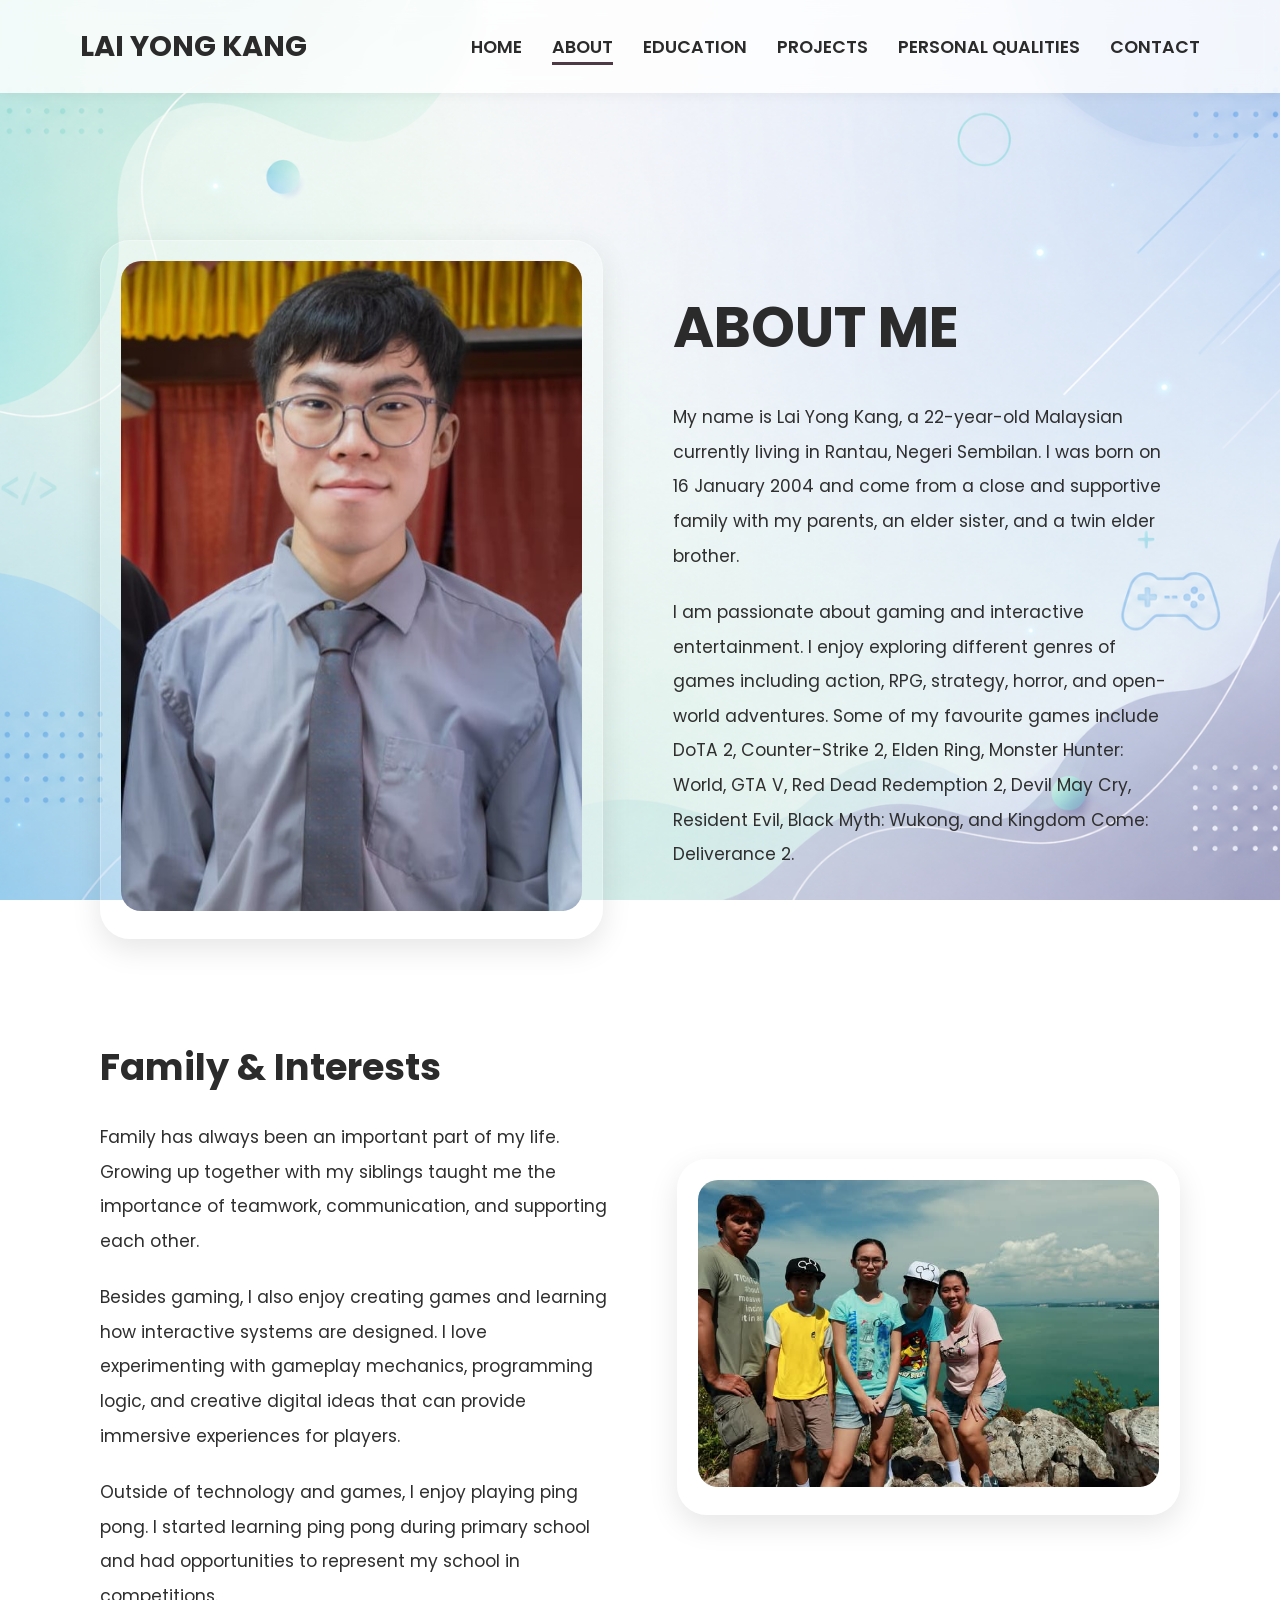
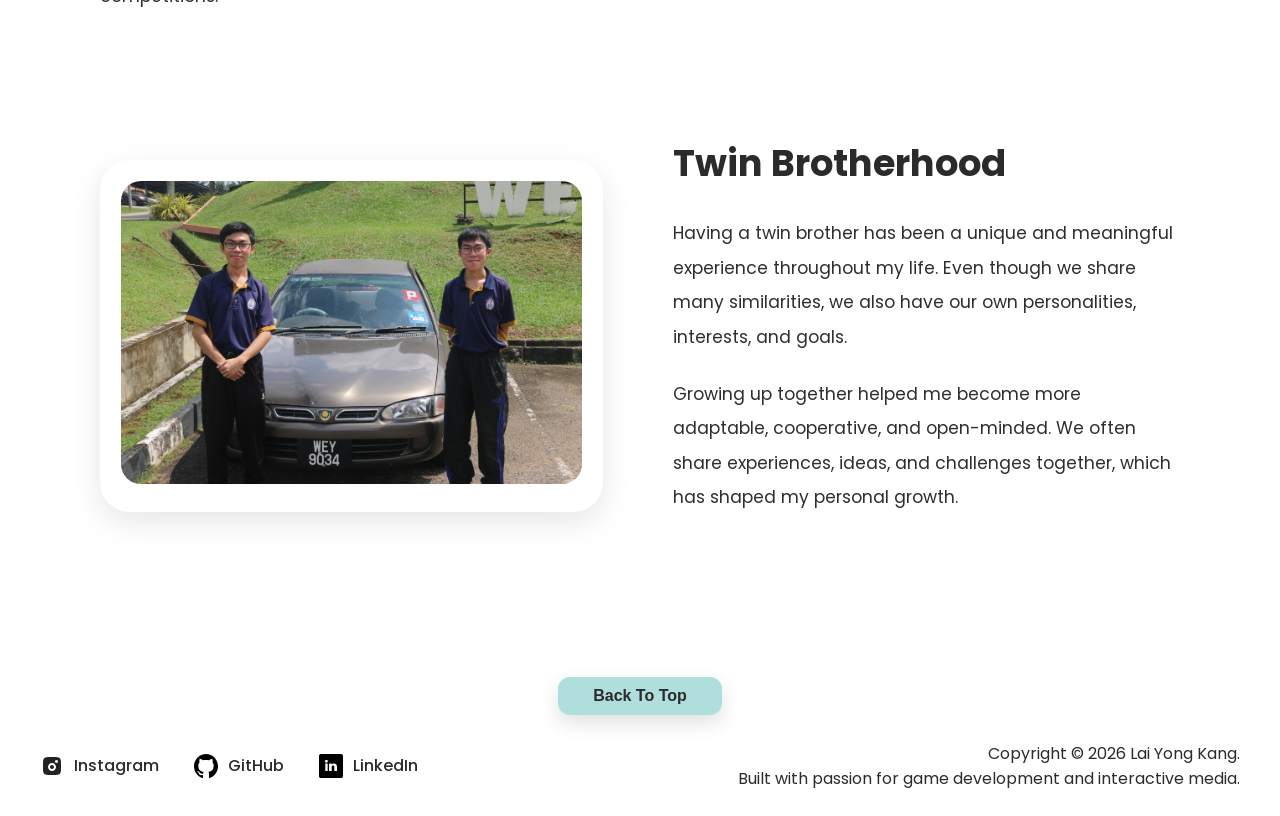
==== commit a3404c8e: "Polish all pages" ====
--- a/about.html
+++ b/about.html
@@ -38,168 +38,172 @@
 
         </header>
 
-        <section class="about-section">
-
-            <div class="about-wrapper">
-
-                <div class="about-row">
-
-                    <div class="about-image large-image">
-
-                        <img src="images/Me.jpg" alt="My Photo">
-
-                    </div>
-
-                    <div class="about-content">
-
-                        <h1>ABOUT ME</h1>
+        <div class="page-fade">
+
+            <section class="about-section">
+
+                <div class="about-wrapper">
+
+                    <div class="about-row">
+
+                        <div class="about-image large-image">
+
+                            <img src="images/Me.jpg" alt="My Photo">
+
+                        </div>
+
+                        <div class="about-content">
+
+                            <h1>ABOUT ME</h1>
+
+                            <p>
+                                My name is Lai Yong Kang, a 22-year-old Malaysian currently living in
+                                Rantau, Negeri Sembilan. I was born on 16 January 2004 and come
+                                from a close and supportive family with my parents, an elder sister,
+                                and a twin elder brother.
+                            </p>
+
+                            <p>
+                                I am passionate about gaming and interactive entertainment.
+                                I enjoy exploring different genres of games including action,
+                                RPG, strategy, horror, and open-world adventures.
+                                Some of my favourite games include DoTA 2, Counter-Strike 2,
+                                Elden Ring, Monster Hunter: World, GTA V,
+                                Red Dead Redemption 2, Devil May Cry,
+                                Resident Evil, Black Myth: Wukong,
+                                and Kingdom Come: Deliverance 2.
+                            </p>
+
+                        </div>
+
+                    </div>
+
+                    <div class="about-row">
+
+                        <div class="about-content">
+
+                            <h2>Family & Interests</h2>
+
+                            <p>
+                                Family has always been an important part of my life.
+                                Growing up together with my siblings taught me the importance
+                                of teamwork, communication, and supporting each other.
+                            </p>
+
+                            <p>
+                                Besides gaming, I also enjoy creating games and learning how
+                                interactive systems are designed. I love experimenting with
+                                gameplay mechanics, programming logic, and creative digital ideas
+                                that can provide immersive experiences for players.
+                            </p>
+
+                            <p>
+                                Outside of technology and games, I enjoy playing ping pong.
+                                I started learning ping pong during primary school and had
+                                opportunities to represent my school in competitions.
+                            </p>
+
+                        </div>
+
+                        <div class="about-image">
+
+                            <img src="images/Family_photo.jpg" alt="Family Photo">
+
+                        </div>
+
+                    </div>
+
+                    <div class="about-row">
+
+                        <div class="about-image">
+
+                            <img src="images/Twins.jpg" alt="Twins Photo">
+
+                        </div>
+
+                        <div class="about-content">
+
+                            <h2>Twin Brotherhood</h2>
+
+                            <p>
+                                Having a twin brother has been a unique and meaningful experience
+                                throughout my life. Even though we share many similarities,
+                                we also have our own personalities, interests, and goals.
+                            </p>
+
+                            <p>
+                                Growing up together helped me become more adaptable,
+                                cooperative, and open-minded. We often share experiences,
+                                ideas, and challenges together, which has shaped my personal growth.
+                            </p>
+
+                        </div>
+
+                    </div>
+
+                </div>
+
+            </section>
+
+            <button id="backToTop" class="back-to-top">
+                Back To Top
+            </button>
+
+            <footer class="footer">
+
+                <div class="footer-container">
+
+                    <div class="footer-left">
+
+                        <a href="https://www.instagram.com/yongkang116/"
+                        target="_blank"
+                        class="footer-social">
+
+                            <img src="images/icons/insta.svg" alt="Instagram">
+
+                            <span>Instagram</span>
+
+                        </a>
+
+                        <a href="https://github.com/LaiYK02"
+                        target="_blank"
+                        class="footer-social">
+
+                            <img src="images/icons/github.svg" alt="GitHub">
+
+                            <span>GitHub</span>
+
+                        </a>
+
+                        <a href="https://www.linkedin.com/in/yong-kang-lai-017167412/"
+                        target="_blank"
+                        class="footer-social">
+
+                            <img src="images/icons/linkedin.svg" alt="LinkedIn">
+
+                            <span>LinkedIn</span>
+
+                        </a>
+
+                    </div>
+
+                    <div class="footer-right">
 
                         <p>
-                            My name is Lai Yong Kang, a 22-year-old Malaysian currently living in
-                            Rantau, Negeri Sembilan. I was born on 16 January 2004 and come
-                            from a close and supportive family with my parents, an elder sister,
-                            and a twin elder brother.
+                            Copyright © 2026 Lai Yong Kang.
                         </p>
 
-                        <p>
-                            I am passionate about gaming and interactive entertainment.
-                            I enjoy exploring different genres of games including action,
-                            RPG, strategy, horror, and open-world adventures.
-                            Some of my favourite games include DoTA 2, Counter-Strike 2,
-                            Elden Ring, Monster Hunter: World, GTA V,
-                            Red Dead Redemption 2, Devil May Cry,
-                            Resident Evil, Black Myth: Wukong,
-                            and Kingdom Come: Deliverance 2.
-                        </p>
+                        <span>
+                            Built with passion for game development and interactive media.
+                        </span>
 
                     </div>
 
                 </div>
 
-                <div class="about-row">
-
-                    <div class="about-content">
-
-                        <h2>Family & Interests</h2>
-
-                        <p>
-                            Family has always been an important part of my life.
-                            Growing up together with my siblings taught me the importance
-                            of teamwork, communication, and supporting each other.
-                        </p>
-
-                        <p>
-                            Besides gaming, I also enjoy creating games and learning how
-                            interactive systems are designed. I love experimenting with
-                            gameplay mechanics, programming logic, and creative digital ideas
-                            that can provide immersive experiences for players.
-                        </p>
-
-                        <p>
-                            Outside of technology and games, I enjoy playing ping pong.
-                            I started learning ping pong during primary school and had
-                            opportunities to represent my school in competitions.
-                        </p>
-
-                    </div>
-
-                    <div class="about-image">
-
-                        <img src="images/Family_photo.jpg" alt="Family Photo">
-
-                    </div>
-
-                </div>
-
-                <div class="about-row">
-
-                    <div class="about-image">
-
-                        <img src="images/Twins.jpg" alt="Twins Photo">
-
-                    </div>
-
-                    <div class="about-content">
-
-                        <h2>Twin Brotherhood</h2>
-
-                        <p>
-                            Having a twin brother has been a unique and meaningful experience
-                            throughout my life. Even though we share many similarities,
-                            we also have our own personalities, interests, and goals.
-                        </p>
-
-                        <p>
-                            Growing up together helped me become more adaptable,
-                            cooperative, and open-minded. We often share experiences,
-                            ideas, and challenges together, which has shaped my personal growth.
-                        </p>
-
-                    </div>
-
-                </div>
-
-            </div>
-
-        </section>
-
-        <button id="backToTop" class="back-to-top">
-            Back To Top
-        </button>
-
-        <footer class="footer">
-
-            <div class="footer-container">
-
-                <div class="footer-left">
-
-                    <a href="https://www.instagram.com/yongkang116/"
-                    target="_blank"
-                    class="footer-social">
-
-                        <img src="images/icons/insta.svg" alt="Instagram">
-
-                        <span>Instagram</span>
-
-                    </a>
-
-                    <a href="https://github.com/LaiYK02"
-                    target="_blank"
-                    class="footer-social">
-
-                        <img src="images/icons/github.svg" alt="GitHub">
-
-                        <span>GitHub</span>
-
-                    </a>
-
-                    <a href="https://www.linkedin.com/in/yong-kang-lai-017167412/"
-                    target="_blank"
-                    class="footer-social">
-
-                        <img src="images/icons/linkedin.svg" alt="LinkedIn">
-
-                        <span>LinkedIn</span>
-
-                    </a>
-
-                </div>
-
-                <div class="footer-right">
-
-                    <p>
-                        Copyright © 2026 Lai Yong Kang.
-                    </p>
-
-                    <span>
-                        Built with passion for game development and interactive media.
-                    </span>
-
-                </div>
-
-            </div>
-
-        </footer>
+            </footer>
+
+        </div>
 
         <script src="js/script.js"></script>
 
--- a/css/style.css
+++ b/css/style.css
@@ -6,6 +6,10 @@
     box-sizing: border-box;
 }
 
+html{
+    scroll-behavior: smooth;
+}
+
 body{
     font-family: 'Poppins', sans-serif;
 
@@ -24,6 +28,25 @@
     overflow-x: hidden;
 }
 
+.page-fade{
+    opacity: 0;
+    animation: pageFadeIn 0.9s ease forwards;
+}
+
+@keyframes pageFadeIn{
+
+    from{
+        opacity: 0;
+        transform: translateY(20px);
+    }
+
+    to{
+        opacity: 1;
+        transform: translateY(0);
+    }
+
+}
+
 /* NAVBAR */
 
 .navbar{
@@ -52,6 +75,23 @@
     transition: transform 0.45s cubic-bezier(0.22, 1, 0.36, 1);
 
     box-shadow: 0 2px 12px rgba(0,0,0,0.05);
+
+    opacity: 0;
+    animation: navbarFade 0.8s ease forwards;
+}
+
+@keyframes navbarFade{
+
+    from{
+        opacity: 0;
+        transform: translateY(-30px);
+    }
+
+    to{
+        opacity: 1;
+        transform: translateY(0);
+    }
+
 }
 
 .navbar-hidden{
@@ -537,35 +577,37 @@
 .skills-container{
     display: grid;
 
-    grid-template-columns: repeat(3, 1fr);
-
-    gap: 28px;
-
-    max-width: 1050px;
+    grid-template-columns: repeat(4, 1fr);
+
+    gap: 20px;
+
+    max-width: 1200px;
 
     margin: auto;
 }
 
 .skill-card{
+    display: flex;
+    align-items: center;
+    gap: 25px;
+
     background: rgba(255,255,255,0.42);
-
     backdrop-filter: blur(10px);
 
     border-radius: 22px;
 
-    padding: 28px 22px;
+    padding: 18px 22px;
 
     box-shadow: 0 8px 24px rgba(0,0,0,0.08);
 
     transition: 0.35s;
+
+    text-align: left;
 }
 
 .skill-card:hover{
-    transform: translateY(-8px);
-
-    box-shadow:
-        0 16px 30px rgba(0,0,0,0.14),
-        0 0 18px rgba(175,222,220,0.35);
+    transform: translateY(-5px);
+    box-shadow: 0 12px 30px rgba(0,0,0,0.12);
 }
 
 .skill-card:hover .skill-icon img{
@@ -573,17 +615,27 @@
 }
 
 .skill-icon{
-    margin-bottom: 18px;
+    width: 70px;
+    display: flex;
+    justify-content: center;
+    align-items: center;
+    flex-shrink: 0;
 }
 
 .skill-icon img{
-    width: 55px;
-
-    height: 55px;
-
+    width: 50px;
+    height: 50px;
     object-fit: contain;
-
-    transition: 0.3s;
+}
+
+.skill-info{
+    display: flex;
+    flex-direction: column;
+    justify-content: center;
+}
+
+.skill-info h3{
+    margin-bottom: 4px;
 }
 
 .skill-card h3{
@@ -666,6 +718,52 @@
     color: #555;
 
     line-height: 1.7;
+}
+
+.copy-card{
+    cursor: pointer;
+}
+
+.copy-message{
+    position: fixed;
+
+    top: 100px;
+    left: 50%;
+
+    transform: translateX(-50%) translateY(-20px);
+
+    background: #AFDEDC;
+    color: #2B2B2B;
+
+    padding: 16px 28px;
+
+    border-radius: 15px;
+
+    font-size: 1rem;
+    font-weight: 600;
+
+    min-width: 320px;
+    text-align: center;
+
+    backdrop-filter: blur(10px);
+
+    border: 1px solid rgba(255,255,255,0.4);
+
+    box-shadow: 0 10px 25px rgba(0,0,0,0.15);
+
+    opacity: 0;
+    visibility: hidden;
+
+    transition: all 0.3s ease;
+
+    z-index: 9999;
+}
+
+.copy-message.show{
+    opacity: 1;
+    visibility: visible;
+
+    transform: translateX(-50%) translateY(0);
 }
 
 /* FOOTER */
@@ -1304,6 +1402,96 @@
     }
 }
 
+/* PROJECT NAVIGATOR */
+
+.project-sidebar{
+    position: fixed;
+
+    left: 0;
+    top: 150px;
+
+    z-index: 999;
+}
+
+.project-menu-btn{
+    background: #AFDEDC;
+
+    color: #2B2B2B;
+    width: 150px;
+
+    border: none;
+
+    padding: 15px 22px;
+
+    border-radius: 0 15px 15px 0;
+
+    font-size: 1rem;
+    font-weight: 600;
+
+    cursor: pointer;
+
+    box-shadow: 8px 8px 25px rgba(0,0,0,0.12);
+
+    transition: 0.3s;
+}
+
+.project-menu-btn:hover{
+    transform: translateY(-3px);
+}
+
+.project-menu{
+    width: 300px;
+    background: rgba(255,255,255,0.9);
+    backdrop-filter: blur(12px);
+    border-radius: 0 20px 20px 0;
+    max-height: 70vh;
+
+    overflow-y: auto;
+    overflow-x: hidden;
+
+    transform: translateX(-95%);
+    opacity: 1;
+    transition: transform 0.35s ease;
+}
+
+.project-menu.active{
+    transform: translateX(0);
+}
+
+.project-menu a{
+    display: block;
+
+    padding: 15px 20px;
+
+    text-decoration: none;
+
+    color: #2B2B2B;
+
+    border-bottom: 1px solid rgba(0,0,0,0.05);
+
+    transition: 0.3s;
+}
+
+.project-menu a:hover{
+    background: rgba(175,222,220,0.45);
+
+    padding-left: 28px;
+}
+
+.project-menu a.active{
+    background: linear-gradient(
+        90deg,
+        #4d3a44,
+        #6a5560
+    );
+
+    color: white;
+
+    font-weight: 700;
+
+    border-left: 5px solid #AFDEDC;
+}
+
 /* PROJECT PAGE */
 
 .projects-header{
@@ -1341,6 +1529,7 @@
     box-shadow: 0 10px 30px rgba(0,0,0,0.10);
 
     transition: 0.35s;
+    scroll-margin-top: 70px;
 }
 
 .project-row.reverse-row{
@@ -1441,32 +1630,13 @@
 
 .project-row{
     opacity: 0;
-    animation: projectFadeUp 1s ease forwards;
-}
-
-/* Stagger effect */
-.project-row:nth-of-type(1){
-    animation-delay: 0.3s;
-}
-
-.project-row:nth-of-type(2){
-    animation-delay: 0.6s;
-}
-
-.project-row:nth-of-type(3){
-    animation-delay: 0.9s;
-}
-
-.project-row:nth-of-type(4){
-    animation-delay: 1.2s;
-}
-
-.project-row:nth-of-type(5){
-    animation-delay: 1.5s;
-}
-
-.project-row:nth-of-type(6){
-    animation-delay: 1.8s;
+    transform: translateY(60px);
+    transition: all 0.8s ease;
+}
+
+.project-row.show{
+    opacity: 1;
+    transform: translateY(0);
 }
 
 @keyframes projectFadeUp{
@@ -1630,6 +1800,384 @@
     border-radius: 50px;
 
     backdrop-filter: blur(8px);
+}
+
+/* PERSONAL QUALITIES */
+
+.qualities-header{
+    text-align: center;
+    padding: 120px 100px 80px;
+}
+
+.qualities-header h1{
+    font-size: 3.5rem;
+    margin-bottom: 25px;
+}
+
+.qualities-header p{
+    max-width: 850px;
+    margin: auto;
+    line-height: 2;
+}
+
+.quality-row{
+    display: flex;
+    align-items: center;
+    gap: 70px;
+
+    max-width: 1300px;
+    margin: 0 auto 60px auto;
+    padding: 0 100px;
+}
+
+.quality-row.reverse-row{
+    flex-direction: row-reverse;
+}
+
+.quality-image{
+    flex: 1;
+    background: rgba(255,255,255,0.18);
+    backdrop-filter: blur(12px);
+    padding: 18px;
+    border-radius: 30px;
+    border: 1px solid rgba(255,255,255,0.25);
+    box-shadow: 0 10px 30px rgba(0,0,0,0.10);
+    width: fit-content;
+    transition: 0.35s;
+}
+
+.quality-image:hover{
+    transform: translateY(-8px);
+
+    box-shadow:
+        0 18px 35px rgba(0,0,0,0.14),
+        0 0 20px rgba(175,222,220,0.35);
+}
+
+.quality-image img{
+    width: 100%;
+    max-width: 500px;
+    height: 350px;
+    border-radius: 20px;
+    display: block;
+    object-fit: cover;
+}
+
+.quality-content{
+    flex: 1.1;
+    position: relative;
+}
+
+.quality-number{
+    position: absolute;
+
+    top: -30px;
+    right: 0;
+
+    font-size: 6rem;
+    font-weight: 700;
+
+    color: rgba(0,0,0,0.05);
+
+    z-index: -1;
+}
+
+.quality-content h2{
+    font-size: 2.5rem;
+    margin-bottom: 25px;
+    color: #2B2B2B;
+}
+
+.quality-content p{
+    font-size: 1.2rem;
+    line-height: 2.1;
+    color: #333;
+}
+
+/* PERSONAL QUALITIES ANIMATION */
+
+.qualities-header{
+    opacity: 0;
+    animation: riseUp 1s ease forwards;
+}
+
+.quality-image{
+    opacity: 0;
+    animation: qualityImageLeft 1s ease forwards;
+}
+
+.quality-content{
+    opacity: 0;
+    animation: qualityTextRight 1s ease forwards;
+}
+
+.quality-row:nth-of-type(1) .quality-image{
+    animation-delay: 0.1s;
+}
+
+.quality-row:nth-of-type(1) .quality-content{
+    animation-delay: 0.2s;
+}
+
+.quality-row:nth-of-type(2) .quality-image{
+    animation-delay: 0.3s;
+}
+
+.quality-row:nth-of-type(2) .quality-content{
+    animation-delay: 0.4s;
+}
+
+.quality-row:nth-of-type(3) .quality-image{
+    animation-delay: 0.5s;
+}
+
+.quality-row:nth-of-type(3) .quality-content{
+    animation-delay: 0.6s;
+}
+
+.quality-row:nth-of-type(4) .quality-image{
+    animation-delay: 0.7s;
+}
+
+.quality-row:nth-of-type(4) .quality-content{
+    animation-delay: 0.8s;
+}
+
+.quality-row:nth-of-type(5) .quality-image{
+    animation-delay: 0.9s;
+}
+
+.quality-row:nth-of-type(5) .quality-content{
+    animation-delay: 1s;
+}
+
+@keyframes qualityImageLeft{
+    from{
+        opacity: 0;
+        transform: translateX(-80px);
+    }
+
+    to{
+        opacity: 1;
+        transform: translateX(0);
+    }
+}
+
+@keyframes qualityTextRight{
+    from{
+        opacity: 0;
+        transform: translateX(80px);
+    }
+
+    to{
+        opacity: 1;
+        transform: translateX(0);
+    }
+}
+
+/* CONTACT PAGE */
+
+.contact-page{
+    max-width: 1200px;
+    margin: auto;
+    padding: 120px 80px;
+}
+
+.contact-header{
+    text-align: center;
+    margin-bottom: 70px;
+}
+
+.contact-header h1{
+    font-size: 3.5rem;
+    margin-bottom: 20px;
+}
+
+.contact-header p{
+    max-width: 800px;
+    margin: auto;
+    line-height: 2;
+    font-size: 1.1rem;
+}
+
+.contact-layout{
+    display: flex;
+    gap: 50px;
+    align-items: flex-start;
+}
+
+.contact-info{
+    flex: 1;
+}
+
+.contact-info h2{
+    font-size: 2rem;
+    margin-bottom: 20px;
+}
+
+.contact-info > p{
+    line-height: 1.9;
+    margin-bottom: 40px;
+}
+
+.info-item{
+    display: flex;
+    align-items: center;
+    gap: 20px;
+
+    margin-bottom: 30px;
+
+    padding: 15px;
+
+    border-radius: 18px;
+
+    transition: all 0.35s ease;
+
+    cursor: pointer;
+    text-decoration: none;
+    color: inherit;
+}
+
+.info-item:hover{
+    background: rgba(255,255,255,0.25);
+
+    backdrop-filter: blur(10px);
+
+    transform: translateX(12px);
+
+    box-shadow:
+        0 10px 25px rgba(0,0,0,0.10),
+        0 0 15px rgba(175,222,220,0.35);
+}
+
+.info-item img{
+    width: 55px;
+    height: 55px;
+
+    transition: 0.35s ease;
+}
+
+.info-item:hover img{
+    transform: scale(1.15) rotate(5deg);
+}
+
+.info-item h3{
+    margin-bottom: 5px;
+}
+
+.info-item h3,
+.info-item p{
+    transition: 0.35s ease;
+}
+
+.info-item:hover h3{
+    color: #4d3a44;
+}
+
+.info-item:hover p{
+    color: #2B2B2B;
+}
+
+.contact-form-box{
+    flex: 1.4;
+
+    background: rgba(255,255,255,0.18);
+
+    backdrop-filter: blur(12px);
+
+    padding: 40px;
+
+    border-radius: 30px;
+
+    box-shadow: 0 10px 30px rgba(0,0,0,0.10);
+}
+
+.contact-form-box h2{
+    margin-bottom: 25px;
+}
+
+.contact-form-box form{
+    display: flex;
+    flex-direction: column;
+    gap: 18px;
+}
+
+.contact-form-box input,
+.contact-form-box textarea{
+    width: 100%;
+
+    padding: 16px 18px;
+
+    border: none;
+
+    border-radius: 14px;
+
+    font-family: inherit;
+
+    font-size: 1rem;
+
+    background: rgba(255,255,255,0.6);
+
+    outline: none;
+}
+
+.contact-form-box textarea{
+    resize: vertical;
+}
+
+@media(max-width: 900px){
+
+    .contact-layout{
+        flex-direction: column;
+    }
+
+}
+
+/* CONTACT PAGE ANIMATION */
+
+.contact-header{
+    opacity: 0;
+    animation: riseUp 1s ease forwards;
+}
+
+.contact-info{
+    opacity: 0;
+    animation: contactLeft 1s ease forwards;
+    animation-delay: 0.3s;
+}
+
+.contact-form-box{
+    opacity: 0;
+    animation: contactRight 1s ease forwards;
+    animation-delay: 0.6s;
+}
+
+@keyframes contactLeft{
+
+    from{
+        opacity: 0;
+        transform: translateX(-80px);
+    }
+
+    to{
+        opacity: 1;
+        transform: translateX(0);
+    }
+
+}
+
+@keyframes contactRight{
+
+    from{
+        opacity: 0;
+        transform: translateX(80px);
+    }
+
+    to{
+        opacity: 1;
+        transform: translateX(0);
+    }
+
 }
 
 /* BUTTONS */
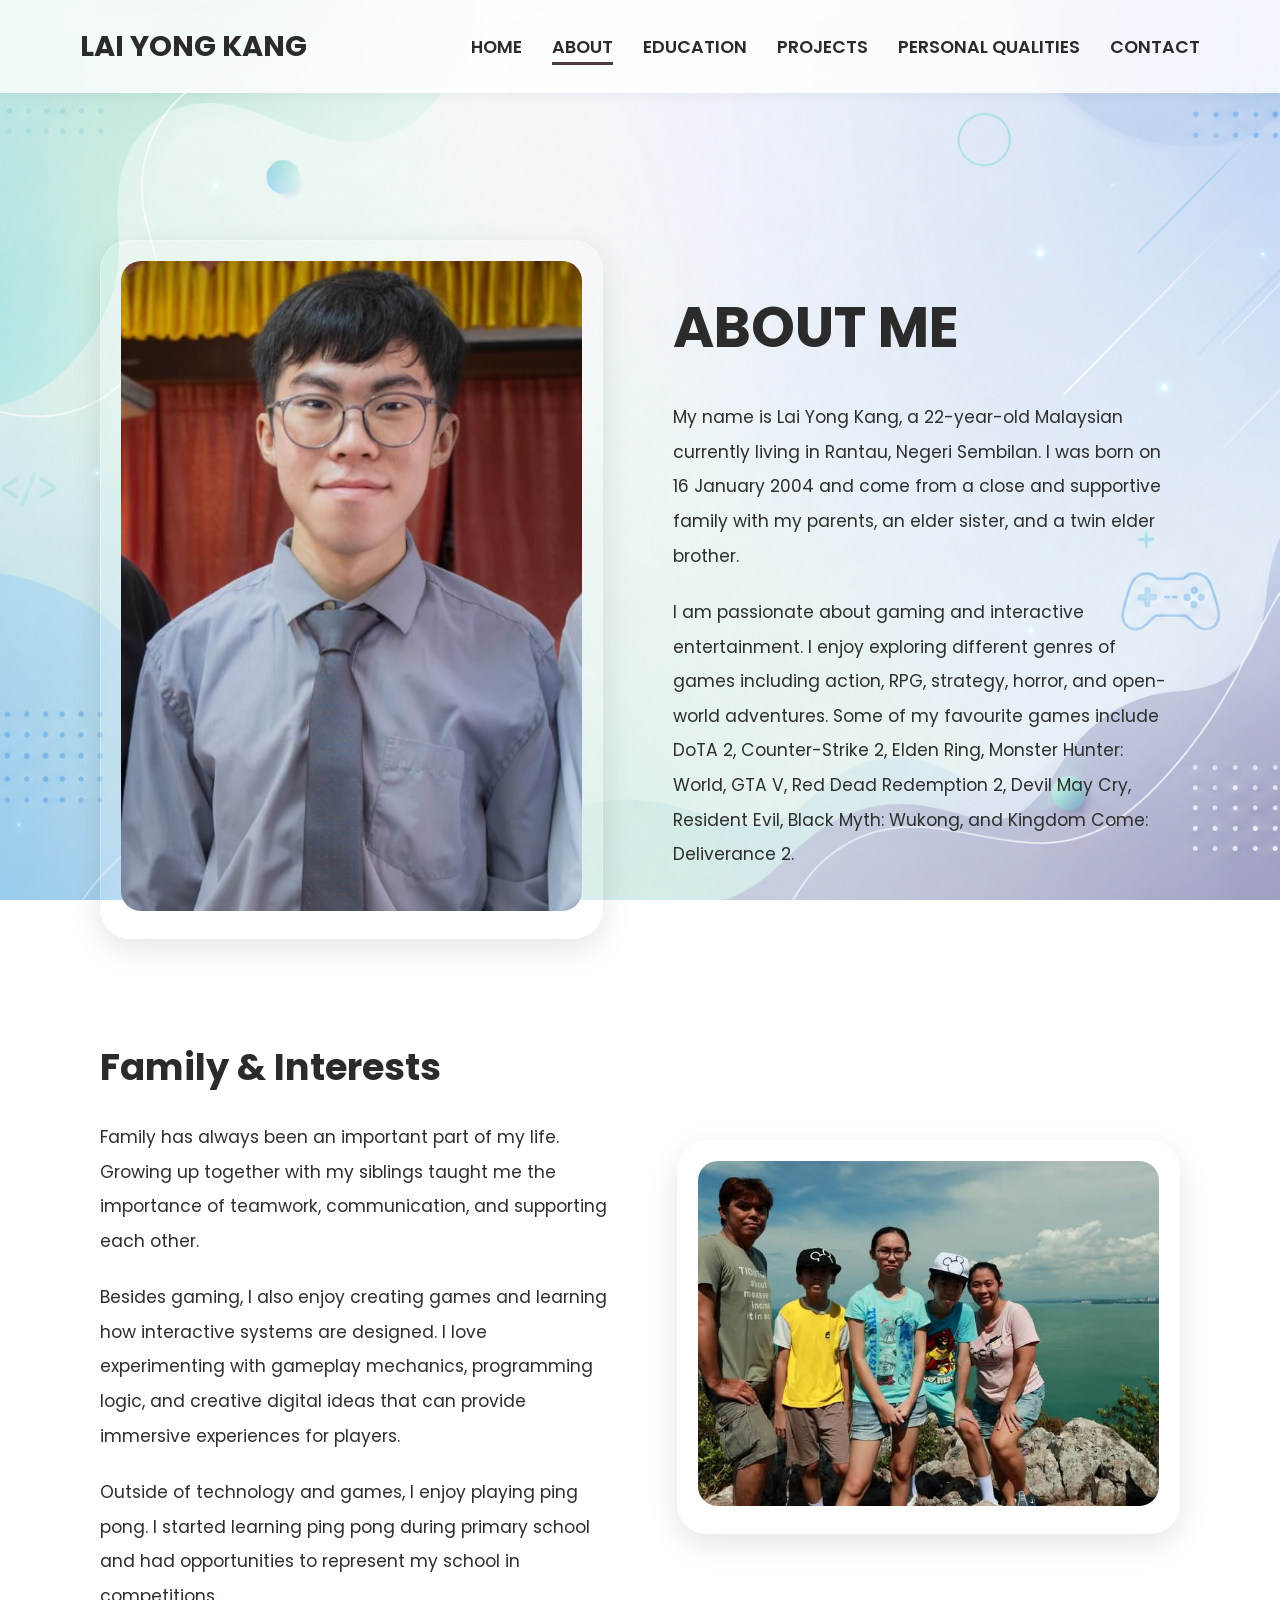
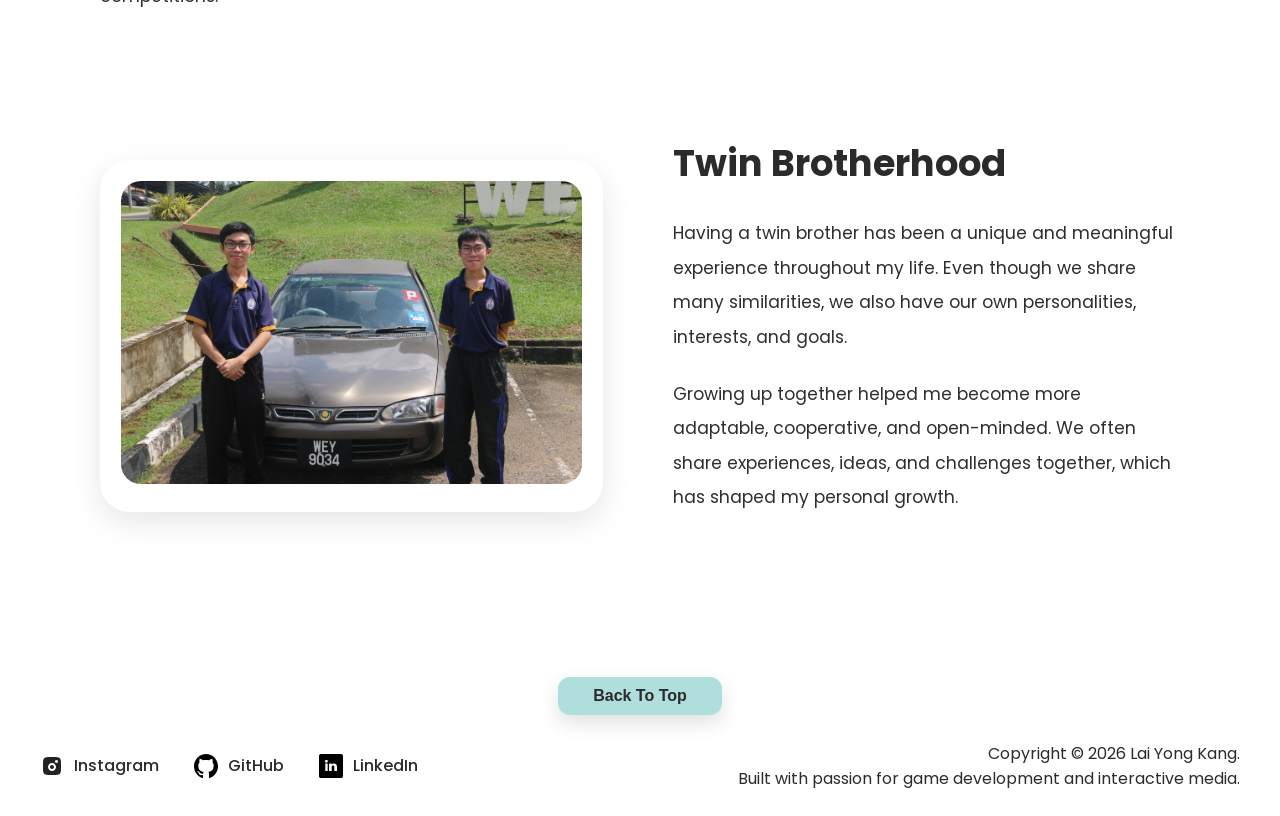
==== commit 1fcc8079: "Add mobile version for Home, About, Education page" ====
--- a/about.html
+++ b/about.html
@@ -22,6 +22,10 @@
                 <div class="logo">
                     LAI YONG KANG
                 </div>
+
+                <button class="menu-toggle">
+                    ☰
+                </button>
 
                 <ul class="nav-links">
 
--- a/css/style.css
+++ b/css/style.css
@@ -2245,4 +2245,405 @@
     transform: translateY(-5px);
 
     box-shadow: 0 15px 25px rgba(0,0,0,0.18);
+}
+
+.menu-toggle{
+    display: none;
+
+    background: none;
+
+    border: none;
+
+    font-size: 2rem;
+
+    cursor: pointer;
+
+    color: #2B2B2B;
+}
+
+
+/* =====================================
+   RESPONSIVE DESIGN
+===================================== */
+
+@media (max-width: 1024px){
+
+    .hero{
+        padding: 60px 40px;
+    }
+
+    .projects-preview,
+    .skills-section,
+    .contact-section,
+    .about-section{
+        padding-left: 40px;
+        padding-right: 40px;
+    }
+
+    .projects-container{
+        grid-template-columns: 1fr;
+    }
+
+    .skills-container{
+        grid-template-columns: repeat(2, 1fr);
+    }
+
+}
+
+/* =====================================
+   HOME PAGE MOBILE
+===================================== */
+
+@media (max-width: 768px){
+
+    body{
+        padding-top: 80px;
+    }
+
+    /* NAVBAR */
+
+    .navbar{
+        flex-direction: row;
+
+        justify-content: space-between;
+
+        align-items: center;
+
+        padding: 15px 20px;
+        position: fixed;
+
+        top: 0;
+        left: 0;
+        width: 100%;
+    }
+
+    .logo{
+        font-size: 1.5rem;
+    }
+
+    .menu-toggle{
+        display: block;
+        font-size: 2rem;
+        position: absolute;
+        right: 20px;
+        top: 50%;
+        transform: translateY(-50%);
+        z-index: 1001;
+    }
+
+    .nav-links{
+        position: absolute;
+        top: 100%;
+        left: 0;
+
+        width: 100%;
+
+        background: rgba(255,255,255,0.95);
+        backdrop-filter: blur(12px);
+
+        flex-direction: column;
+        align-items: center;
+
+        gap: 20px;
+        padding: 25px 0;
+
+        opacity: 0;
+        visibility: hidden;
+
+        transform: translateY(-15px);
+
+        transition:
+            opacity 0.3s ease,
+            transform 0.3s ease,
+            visibility 0.3s ease;
+    }
+
+    .nav-links.active{
+        display: flex;
+        opacity: 1;
+        visibility: visible;
+        transform: translateY(0);
+    }
+
+    .nav-links a{
+        font-size: 0.95rem;
+    }
+
+    /* HERO */
+
+    .hero{
+        padding: 40px 20px;
+        padding-top: 10px;
+        min-height: auto;
+    }
+
+    .hero-container{
+        flex-direction: column;
+
+        text-align: center;
+
+        gap: 25px;
+    }
+
+    .hero-image img{
+        width: 220px;
+        height: 220px;
+    }
+
+    .hero-text{
+    max-width: 100%;
+    }
+
+    .hero-text h1{
+        font-size: 1.8rem;
+        line-height: 1.2;
+    }
+
+    .hero-description{
+        font-size: 0.95rem;
+        line-height: 1.7;
+    }
+
+    .hero-text h3{
+        font-size: 1rem;
+    }
+
+    /* SOCIAL BAR */
+
+    .hero-social-bar{
+        position: static;
+
+        transform: none;
+
+        flex-direction: row;
+
+        justify-content: center;
+
+        margin-top: 20px;
+    }
+
+    .hero-social-bar a{
+        width: 55px;
+        height: 55px;
+    }
+
+    /* PROJECTS */
+
+    .projects-preview{
+        padding: 100px 20px;
+    }
+
+    .projects-container{
+        grid-template-columns: 1fr;
+    }
+
+    .project-content{
+        padding: 25px;
+    }
+
+    .project-title{
+        flex-direction: column;
+
+        align-items: flex-start;
+
+        gap: 5px;
+    }
+
+    /* SKILLS */
+
+    .skills-section{
+        padding: 100px 20px;
+    }
+
+    .skills-container{
+        grid-template-columns: 1fr;
+    }
+
+    .skill-card{
+        gap: 18px;
+    }
+
+    .skill-icon{
+        width: 55px;
+    }
+
+    .skill-icon img{
+        width: 40px;
+        height: 40px;
+    }
+
+    /* CONTACT */
+
+    .contact-section{
+        padding: 100px 20px;
+    }
+
+    .contact-card{
+        width: 100%;
+    }
+
+    /* FOOTER */
+
+    .footer-container{
+        flex-direction: column;
+
+        text-align: center;
+    }
+
+    .footer-left{
+        justify-content: center;
+
+        margin-right: 0;
+    }
+
+    .footer-right{
+        margin-left: 0;
+
+        text-align: center;
+    }
+
+    .footer-text{
+        align-items: center;
+    }
+
+    /* COPY MESSAGE */
+
+    .copy-message{
+        width: 90%;
+
+        min-width: auto;
+    }
+
+    /* =====================================
+    ABOUT PAGE MOBILE
+    ===================================== */
+
+    .about-section{
+        padding: 40px 20px 80px;
+    }
+
+    .about-wrapper{
+        gap: 60px;
+    }
+
+    .about-row{
+        flex-direction: column;
+        gap: 25px;
+    }
+
+    .about-row:nth-child(2){
+        flex-direction: column;
+    }
+
+    .about-image{
+        width: 100%;
+        padding: 12px;
+    }
+
+    .about-image img{
+        width: 100%;
+        height: 350px;
+        object-fit: cover;
+        object-position: center top;
+    }
+
+    .large-image img{
+        height: 350px;
+    }
+
+    .about-image:not(.large-image) img{
+        height: 280px;
+    }
+
+    .about-content{
+        width: 100%;
+        text-align: center;
+    }
+
+    .about-content h1{
+        font-size: 2.2rem;
+        margin-bottom: 20px;
+    }
+
+    .about-content h2{
+        font-size: 1.8rem;
+        margin-bottom: 15px;
+    }
+
+    .about-content p{
+        font-size: 0.95rem;
+        line-height: 1.8;
+        margin-bottom: 16px;
+    }
+
+    .about-row:nth-child(2) .about-image{
+        order: -1;
+    }
+
+    /* EDUCATION PAGE */
+
+    .education-header{
+        padding: 60px 20px;
+    }
+
+    .education-header h1{
+        font-size: 2.4rem;
+        line-height: 1.2;
+    }
+
+    .education-row{
+        flex-direction: column;
+        padding: 0 20px;
+        gap: 30px;
+        margin-bottom: 60px;
+    }
+
+    .education-row.reverse-row{
+        flex-direction: column;
+    }
+
+    .education-content{
+        text-align: center;
+    }
+
+    .education-content h2{
+        white-space: normal;
+        font-size: 1.8rem;
+        line-height: 1.3;
+    }
+
+    .education-content span{
+        display: inline-block;
+        padding: 6px 16px;
+        border-radius: 30px;
+        background: rgba(175,222,220,0.6);
+        font-weight: 600;
+    }
+
+    .education-image{
+        width: 100%;
+        padding: 12px;
+    }
+
+    .graduation-image{
+        flex-direction: column;
+    }
+
+    .graduation-image img:first-child{
+        width: 100%;
+        height: 380px;
+        object-fit: cover;
+        object-position: top;
+    }
+
+    .graduation-image img:last-child{
+        width: 100%;
+        height: 250px;
+        object-fit: cover;
+    }
+
+    .graduation-content h2{
+        font-size: 2rem;
+    }
+
 }
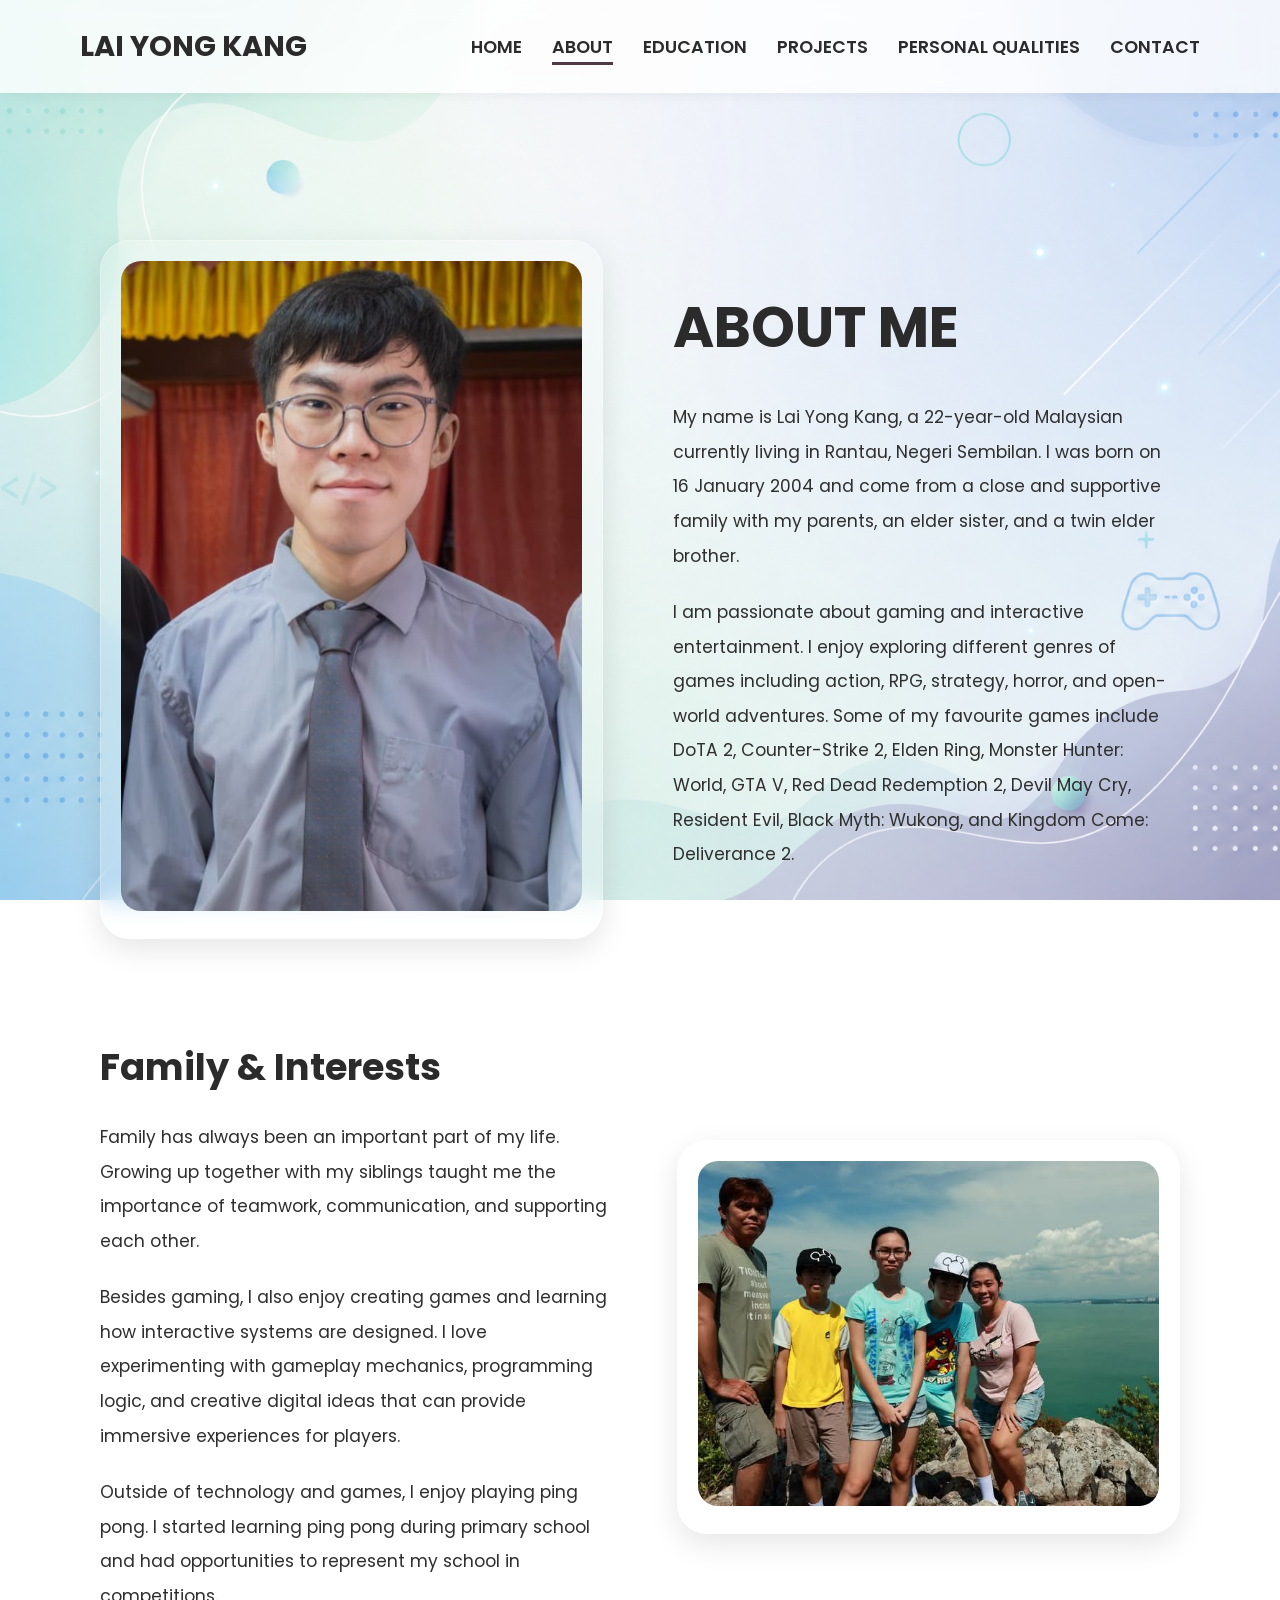
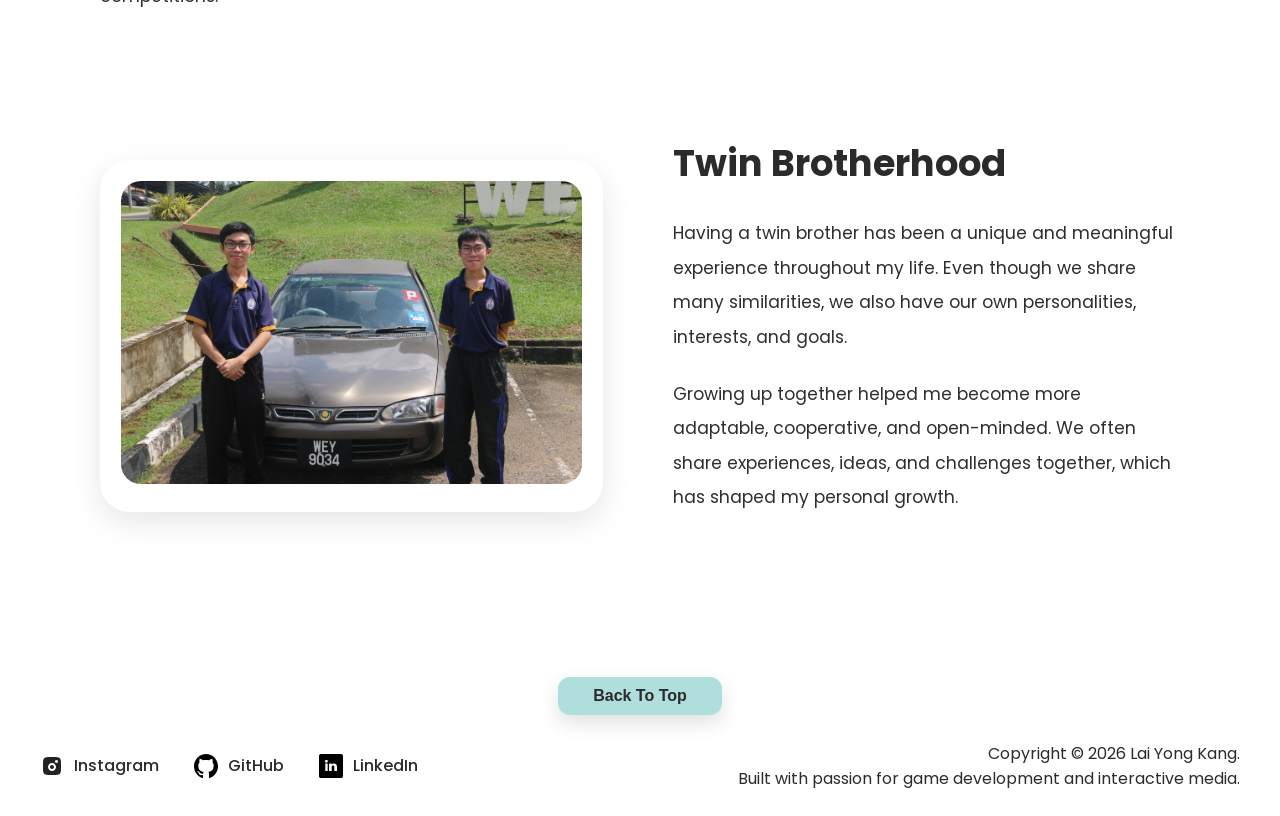
==== commit a179a65f: "Fixed a bug where menu button disappear" ====
--- a/about.html
+++ b/about.html
@@ -42,172 +42,168 @@
 
         </header>
 
-        <div class="page-fade">
-
-            <section class="about-section">
-
-                <div class="about-wrapper">
-
-                    <div class="about-row">
-
-                        <div class="about-image large-image">
-
-                            <img src="images/Me.jpg" alt="My Photo">
-
-                        </div>
-
-                        <div class="about-content">
-
-                            <h1>ABOUT ME</h1>
-
-                            <p>
-                                My name is Lai Yong Kang, a 22-year-old Malaysian currently living in
-                                Rantau, Negeri Sembilan. I was born on 16 January 2004 and come
-                                from a close and supportive family with my parents, an elder sister,
-                                and a twin elder brother.
-                            </p>
-
-                            <p>
-                                I am passionate about gaming and interactive entertainment.
-                                I enjoy exploring different genres of games including action,
-                                RPG, strategy, horror, and open-world adventures.
-                                Some of my favourite games include DoTA 2, Counter-Strike 2,
-                                Elden Ring, Monster Hunter: World, GTA V,
-                                Red Dead Redemption 2, Devil May Cry,
-                                Resident Evil, Black Myth: Wukong,
-                                and Kingdom Come: Deliverance 2.
-                            </p>
-
-                        </div>
-
-                    </div>
-
-                    <div class="about-row">
-
-                        <div class="about-content">
-
-                            <h2>Family & Interests</h2>
-
-                            <p>
-                                Family has always been an important part of my life.
-                                Growing up together with my siblings taught me the importance
-                                of teamwork, communication, and supporting each other.
-                            </p>
-
-                            <p>
-                                Besides gaming, I also enjoy creating games and learning how
-                                interactive systems are designed. I love experimenting with
-                                gameplay mechanics, programming logic, and creative digital ideas
-                                that can provide immersive experiences for players.
-                            </p>
-
-                            <p>
-                                Outside of technology and games, I enjoy playing ping pong.
-                                I started learning ping pong during primary school and had
-                                opportunities to represent my school in competitions.
-                            </p>
-
-                        </div>
-
-                        <div class="about-image">
-
-                            <img src="images/Family_photo.jpg" alt="Family Photo">
-
-                        </div>
-
-                    </div>
-
-                    <div class="about-row">
-
-                        <div class="about-image">
-
-                            <img src="images/Twins.jpg" alt="Twins Photo">
-
-                        </div>
-
-                        <div class="about-content">
-
-                            <h2>Twin Brotherhood</h2>
-
-                            <p>
-                                Having a twin brother has been a unique and meaningful experience
-                                throughout my life. Even though we share many similarities,
-                                we also have our own personalities, interests, and goals.
-                            </p>
-
-                            <p>
-                                Growing up together helped me become more adaptable,
-                                cooperative, and open-minded. We often share experiences,
-                                ideas, and challenges together, which has shaped my personal growth.
-                            </p>
-
-                        </div>
-
-                    </div>
-
-                </div>
-
-            </section>
-
-            <button id="backToTop" class="back-to-top">
-                Back To Top
-            </button>
-
-            <footer class="footer">
-
-                <div class="footer-container">
-
-                    <div class="footer-left">
-
-                        <a href="https://www.instagram.com/yongkang116/"
-                        target="_blank"
-                        class="footer-social">
-
-                            <img src="images/icons/insta.svg" alt="Instagram">
-
-                            <span>Instagram</span>
-
-                        </a>
-
-                        <a href="https://github.com/LaiYK02"
-                        target="_blank"
-                        class="footer-social">
-
-                            <img src="images/icons/github.svg" alt="GitHub">
-
-                            <span>GitHub</span>
-
-                        </a>
-
-                        <a href="https://www.linkedin.com/in/yong-kang-lai-017167412/"
-                        target="_blank"
-                        class="footer-social">
-
-                            <img src="images/icons/linkedin.svg" alt="LinkedIn">
-
-                            <span>LinkedIn</span>
-
-                        </a>
-
-                    </div>
-
-                    <div class="footer-right">
-
-                        <p>
-                            Copyright © 2026 Lai Yong Kang.
-                        </p>
-
-                        <span>
-                            Built with passion for game development and interactive media.
-                        </span>
-
-                    </div>
-
-                </div>
-
-            </footer>
-
-        </div>
+        <section class="about-section">
+
+            <div class="about-wrapper">
+
+                <div class="about-row">
+
+                    <div class="about-image large-image">
+
+                        <img src="images/Me.jpg" alt="My Photo">
+
+                    </div>
+
+                    <div class="about-content">
+
+                        <h1>ABOUT ME</h1>
+
+                        <p>
+                            My name is Lai Yong Kang, a 22-year-old Malaysian currently living in
+                            Rantau, Negeri Sembilan. I was born on 16 January 2004 and come
+                            from a close and supportive family with my parents, an elder sister,
+                            and a twin elder brother.
+                        </p>
+
+                        <p>
+                            I am passionate about gaming and interactive entertainment.
+                            I enjoy exploring different genres of games including action,
+                            RPG, strategy, horror, and open-world adventures.
+                            Some of my favourite games include DoTA 2, Counter-Strike 2,
+                            Elden Ring, Monster Hunter: World, GTA V,
+                            Red Dead Redemption 2, Devil May Cry,
+                            Resident Evil, Black Myth: Wukong,
+                            and Kingdom Come: Deliverance 2.
+                        </p>
+
+                    </div>
+
+                </div>
+
+                <div class="about-row">
+
+                    <div class="about-content">
+
+                        <h2>Family & Interests</h2>
+
+                        <p>
+                            Family has always been an important part of my life.
+                            Growing up together with my siblings taught me the importance
+                            of teamwork, communication, and supporting each other.
+                        </p>
+
+                        <p>
+                            Besides gaming, I also enjoy creating games and learning how
+                            interactive systems are designed. I love experimenting with
+                            gameplay mechanics, programming logic, and creative digital ideas
+                            that can provide immersive experiences for players.
+                        </p>
+
+                        <p>
+                            Outside of technology and games, I enjoy playing ping pong.
+                            I started learning ping pong during primary school and had
+                            opportunities to represent my school in competitions.
+                        </p>
+
+                    </div>
+
+                    <div class="about-image">
+
+                        <img src="images/Family_photo.jpg" alt="Family Photo">
+
+                    </div>
+
+                </div>
+
+                <div class="about-row">
+
+                    <div class="about-image">
+
+                        <img src="images/Twins.jpg" alt="Twins Photo">
+
+                    </div>
+
+                    <div class="about-content">
+
+                        <h2>Twin Brotherhood</h2>
+
+                        <p>
+                            Having a twin brother has been a unique and meaningful experience
+                            throughout my life. Even though we share many similarities,
+                            we also have our own personalities, interests, and goals.
+                        </p>
+
+                        <p>
+                            Growing up together helped me become more adaptable,
+                            cooperative, and open-minded. We often share experiences,
+                            ideas, and challenges together, which has shaped my personal growth.
+                        </p>
+
+                    </div>
+
+                </div>
+
+            </div>
+
+        </section>
+
+        <button id="backToTop" class="back-to-top">
+            Back To Top
+        </button>
+
+        <footer class="footer">
+
+            <div class="footer-container">
+
+                <div class="footer-left">
+
+                    <a href="https://www.instagram.com/yongkang116/"
+                    target="_blank"
+                    class="footer-social">
+
+                        <img src="images/icons/insta.svg" alt="Instagram">
+
+                        <span>Instagram</span>
+
+                    </a>
+
+                    <a href="https://github.com/LaiYK02"
+                    target="_blank"
+                    class="footer-social">
+
+                        <img src="images/icons/github.svg" alt="GitHub">
+
+                        <span>GitHub</span>
+
+                    </a>
+
+                    <a href="https://www.linkedin.com/in/yong-kang-lai-017167412/"
+                    target="_blank"
+                    class="footer-social">
+
+                        <img src="images/icons/linkedin.svg" alt="LinkedIn">
+
+                        <span>LinkedIn</span>
+
+                    </a>
+
+                </div>
+
+                <div class="footer-right">
+
+                    <p>
+                        Copyright © 2026 Lai Yong Kang.
+                    </p>
+
+                    <span>
+                        Built with passion for game development and interactive media.
+                    </span>
+
+                </div>
+
+            </div>
+
+        </footer>
 
         <script src="js/script.js"></script>
 
--- a/css/style.css
+++ b/css/style.css
@@ -28,68 +28,44 @@
     overflow-x: hidden;
 }
 
-.page-fade{
-    opacity: 0;
-    animation: pageFadeIn 0.9s ease forwards;
-}
-
-@keyframes pageFadeIn{
+/* NAVBAR */
+
+.navbar{
+
+    display: flex;
+    justify-content: space-between;
+    align-items: center;
+
+    padding: 25px 80px;
+
+    background-color: rgba(255,255,255,0.82);
+    backdrop-filter: blur(10px);
+
+    position: fixed;
+
+    top: 0;
+    left: 0;
+
+    width: 100%;
+    z-index: 1000;
+
+    transition: transform 0.45s cubic-bezier(0.22, 1, 0.36, 1);
+    box-shadow: 0 2px 12px rgba(0,0,0,0.05);
+
+    opacity: 1;
+    animation: navbarFade 0.8s ease;
+}
+
+@keyframes navbarFade{
 
     from{
         opacity: 0;
-        transform: translateY(20px);
+
     }
 
     to{
         opacity: 1;
-        transform: translateY(0);
-    }
-
-}
-
-/* NAVBAR */
-
-.navbar{
-    display: flex;
-
-    justify-content: space-between;
-
-    align-items: center;
-
-    padding: 25px 80px;
-
-    background-color: rgba(255,255,255,0.82);
-
-    backdrop-filter: blur(10px);
-
-    position: fixed;
-
-    top: 0;
-
-    left: 0;
-
-    width: 100%;
-
-    z-index: 1000;
-
-    transition: transform 0.45s cubic-bezier(0.22, 1, 0.36, 1);
-
-    box-shadow: 0 2px 12px rgba(0,0,0,0.05);
-
-    opacity: 0;
-    animation: navbarFade 0.8s ease forwards;
-}
-
-@keyframes navbarFade{
-
-    from{
-        opacity: 0;
-        transform: translateY(-30px);
-    }
-
-    to{
-        opacity: 1;
-        transform: translateY(0);
+
     }
 
 }
@@ -1406,6 +1382,7 @@
 
 .project-sidebar{
     position: fixed;
+    width: fit-content;
 
     left: 0;
     top: 150px;
@@ -1441,6 +1418,10 @@
 
 .project-menu{
     width: 300px;
+    position: absolute;
+    left: 0;
+    top: 100%;
+
     background: rgba(255,255,255,0.9);
     backdrop-filter: blur(12px);
     border-radius: 0 20px 20px 0;
@@ -1449,13 +1430,16 @@
     overflow-y: auto;
     overflow-x: hidden;
 
-    transform: translateX(-95%);
+    transform: translateX(-100%);
     opacity: 1;
     transition: transform 0.35s ease;
+
+    pointer-events: none;
 }
 
 .project-menu.active{
     transform: translateX(0);
+    pointer-events: auto;
 }
 
 .project-menu a{
@@ -1657,27 +1641,21 @@
 
 .image-modal{
     position: fixed;
-
-    top: 0;
-    left: 0;
-
-    width: 100%;
-    height: 100%;
+    inset: 0;
+
+    width: 100vw;
+    height: 100vh;
 
     background: rgba(0,0,0,0.85);
 
     display: flex;
-
     justify-content: center;
-
     align-items: center;
 
     opacity: 0;
-
     visibility: hidden;
 
     transition: 0.3s;
-
     z-index: 9999;
 }
 
@@ -1688,9 +1666,16 @@
 }
 
 .image-modal img{
-    max-width: 90%;
-    max-height: 90%;
+    width: auto;
+    height: auto;
+
+    max-width: 85vw;
+    max-height: 80vh;
+
+    object-fit: contain;
+
     border-radius: 20px;
+
     box-shadow: 0 20px 50px rgba(0,0,0,0.4);
     animation: modalZoom 0.3s ease;
     cursor: zoom-out;
@@ -2304,17 +2289,17 @@
 
     .navbar{
         flex-direction: row;
-
         justify-content: space-between;
-
         align-items: center;
 
         padding: 15px 20px;
+
         position: fixed;
-
         top: 0;
         left: 0;
         width: 100%;
+
+        z-index: 1000;
     }
 
     .logo{
@@ -2325,8 +2310,13 @@
         display: block;
         font-size: 2rem;
         position: absolute;
-        right: 20px;
+        right: 15px;
         top: 50%;
+
+        width:40px;
+        height:40px;
+        line-height:40px;
+
         transform: translateY(-50%);
         z-index: 1001;
     }
@@ -2646,4 +2636,337 @@
         font-size: 2rem;
     }
 
+    /* =====================================
+    PROJECT PAGE MOBILE
+    ===================================== */
+
+    .projects-header{
+        padding: 60px 20px;
+    }
+
+    .projects-header h1{
+        font-size: 2.4rem;
+    }
+
+    .projects-header p{
+        font-size: 0.95rem;
+        line-height: 1.8;
+    }
+
+    .project-row{
+        flex-direction: column;
+        padding: 20px;
+        margin: 0 15px 50px;
+        gap: 25px;
+    }
+
+    .project-row.reverse-row{
+        flex-direction: column;
+    }
+
+    .project-gallery{
+        width: 100%;
+        padding: 12px;
+        gap: 10px;
+    }
+
+    .project-gallery img{
+        border-radius: 12px;
+    }
+
+    .project-info{
+        width: 100%;
+        text-align: center;
+    }
+
+    .project-info h2{
+        font-size: 1.7rem;
+        line-height: 1.3;
+    }
+
+    .project-info p{
+        font-size: 0.95rem;
+        line-height: 1.8;
+        text-align: left;
+    }
+
+    .project-features{
+        text-align: left;
+        padding-left: 20px;
+    }
+
+    .project-tech{
+        display: flex;
+        flex-wrap: wrap;
+        justify-content: center;
+        gap: 10px;
+    }
+
+    .project-tech span{
+        margin-right: 0;
+    }
+
+    .project-button{
+        width: 100%;
+        text-align: center;
+    }
+
+    .menu-text{
+        display: none;
+    }
+
+    .project-sidebar{
+        top: 90px;
+    }
+
+    .project-menu-btn{
+        width: 60px;
+        padding: 12px;
+        font-size: 1.3rem;
+    }
+
+    .project-menu-btn .menu-text{
+        display: none;
+    }
+
+    .project-menu{
+        width: 240px;
+        max-height: 60vh;
+    }
+
+    .project-menu-btn{
+        overflow: hidden;
+    }
+
+    .project-menu-btn{
+        white-space: nowrap;
+    }
+
+    .modal-nav{
+        width: 45px;
+        height: 45px;
+        font-size: 1.5rem;
+    }
+
+    .prev-btn{
+        left: 10px;
+    }
+
+    .next-btn{
+        right: 10px;
+    }
+
+    .close-modal{
+        top: 10px;
+        right: 20px;
+        font-size: 2.2rem;
+    }
+
+    .image-counter{
+        bottom: 15px;
+        font-size: 0.9rem;
+    }
+
+    /* =====================================
+    PERSONAL QUALITIES MOBILE
+    ===================================== */
+
+    .qualities-header{
+        padding: 60px 20px;
+    }
+
+    .qualities-header h1{
+        font-size: 2.4rem;
+        line-height: 1.2;
+    }
+
+    .qualities-header p{
+        font-size: 0.95rem;
+        line-height: 1.8;
+    }
+
+    .quality-row{
+        flex-direction: column;
+        padding: 0 20px;
+        gap: 25px;
+        margin-bottom: 60px;
+    }
+
+    .quality-row.reverse-row{
+        flex-direction: column;
+    }
+
+    .quality-image{
+        width: 100%;
+        padding: 12px;
+    }
+
+    .quality-image img{
+        width: 100%;
+        height: 250px;
+        object-fit: cover;
+    }
+
+    .quality-content{
+        width: 100%;
+        text-align: center;
+    }
+
+    .quality-content h2{
+        font-size: 1.8rem;
+        margin-bottom: 15px;
+    }
+
+    .quality-content p{
+        font-size: 0.95rem;
+        line-height: 1.8;
+    }
+
+    .quality-number{
+        position: static;
+
+        display: block;
+
+        font-size: 3rem;
+
+        margin-bottom: 10px;
+
+        color: rgba(0,0,0,0.12);
+
+        text-align: center;
+    }
+
+    .quality-image{
+        order: -1;
+    }
+
+    /* =====================================
+    CONTACT PAGE MOBILE
+    ===================================== */
+
+    .contact-page{
+        padding: 40px 20px 80px;
+    }
+
+    .contact-header{
+        margin-bottom: 40px;
+    }
+
+    .contact-header h1{
+        font-size: 2.4rem;
+        line-height: 1.2;
+    }
+
+    .contact-header p{
+        font-size: 0.95rem;
+        line-height: 1.8;
+    }
+
+    .contact-layout{
+        flex-direction: column;
+        gap: 35px;
+    }
+
+    .contact-info{
+        width: 100%;
+        text-align: center;
+    }
+
+    .contact-info h2{
+        font-size: 1.8rem;
+    }
+
+    .contact-info > p{
+        font-size: 0.95rem;
+        line-height: 1.8;
+        margin-bottom: 25px;
+    }
+
+    .info-item{
+        padding: 15px;
+        gap: 15px;
+
+        text-align: left;
+
+        border-radius: 15px;
+
+        background: rgba(255,255,255,0.15);
+    }
+
+    .info-item img{
+        width: 45px;
+        height: 45px;
+    }
+
+    .info-item h3{
+        font-size: 1rem;
+    }
+
+    .info-item p{
+        font-size: 0.9rem;
+        word-break: break-word;
+    }
+
+    .contact-form-box{
+        width: 100%;
+        padding: 25px;
+        border-radius: 22px;
+    }
+
+    .contact-form-box h2{
+        font-size: 1.6rem;
+        text-align: center;
+    }
+
+    .contact-form-box input,
+    .contact-form-box textarea{
+        padding: 14px;
+        font-size: 0.95rem;
+    }
+
+    .contact-button{
+        width: 100%;
+        margin-top: 10px;
+        text-align: center;
+    }
+
+    /* FOOTER MOBILE */
+
+    .footer{
+        padding: 25px 20px;
+    }
+
+    .footer-container{
+        flex-direction: column;
+        gap: 20px;
+    }
+
+    .footer-left{
+        flex-direction: row;
+        flex-wrap: wrap;
+        justify-content: center;
+        gap: 20px;
+    }
+
+    .footer-social{
+        font-size: 0.95rem;
+    }
+
+    .footer-right{
+        text-align: center;
+    }
+
+    .footer-text{
+        align-items: center;
+    }
+
+    .footer-text p{
+        font-size: 0.95rem;
+    }
+
+    .footer-text span{
+        font-size: 0.85rem;
+        line-height: 1.6;
+        max-width: 280px;
+    }
 }
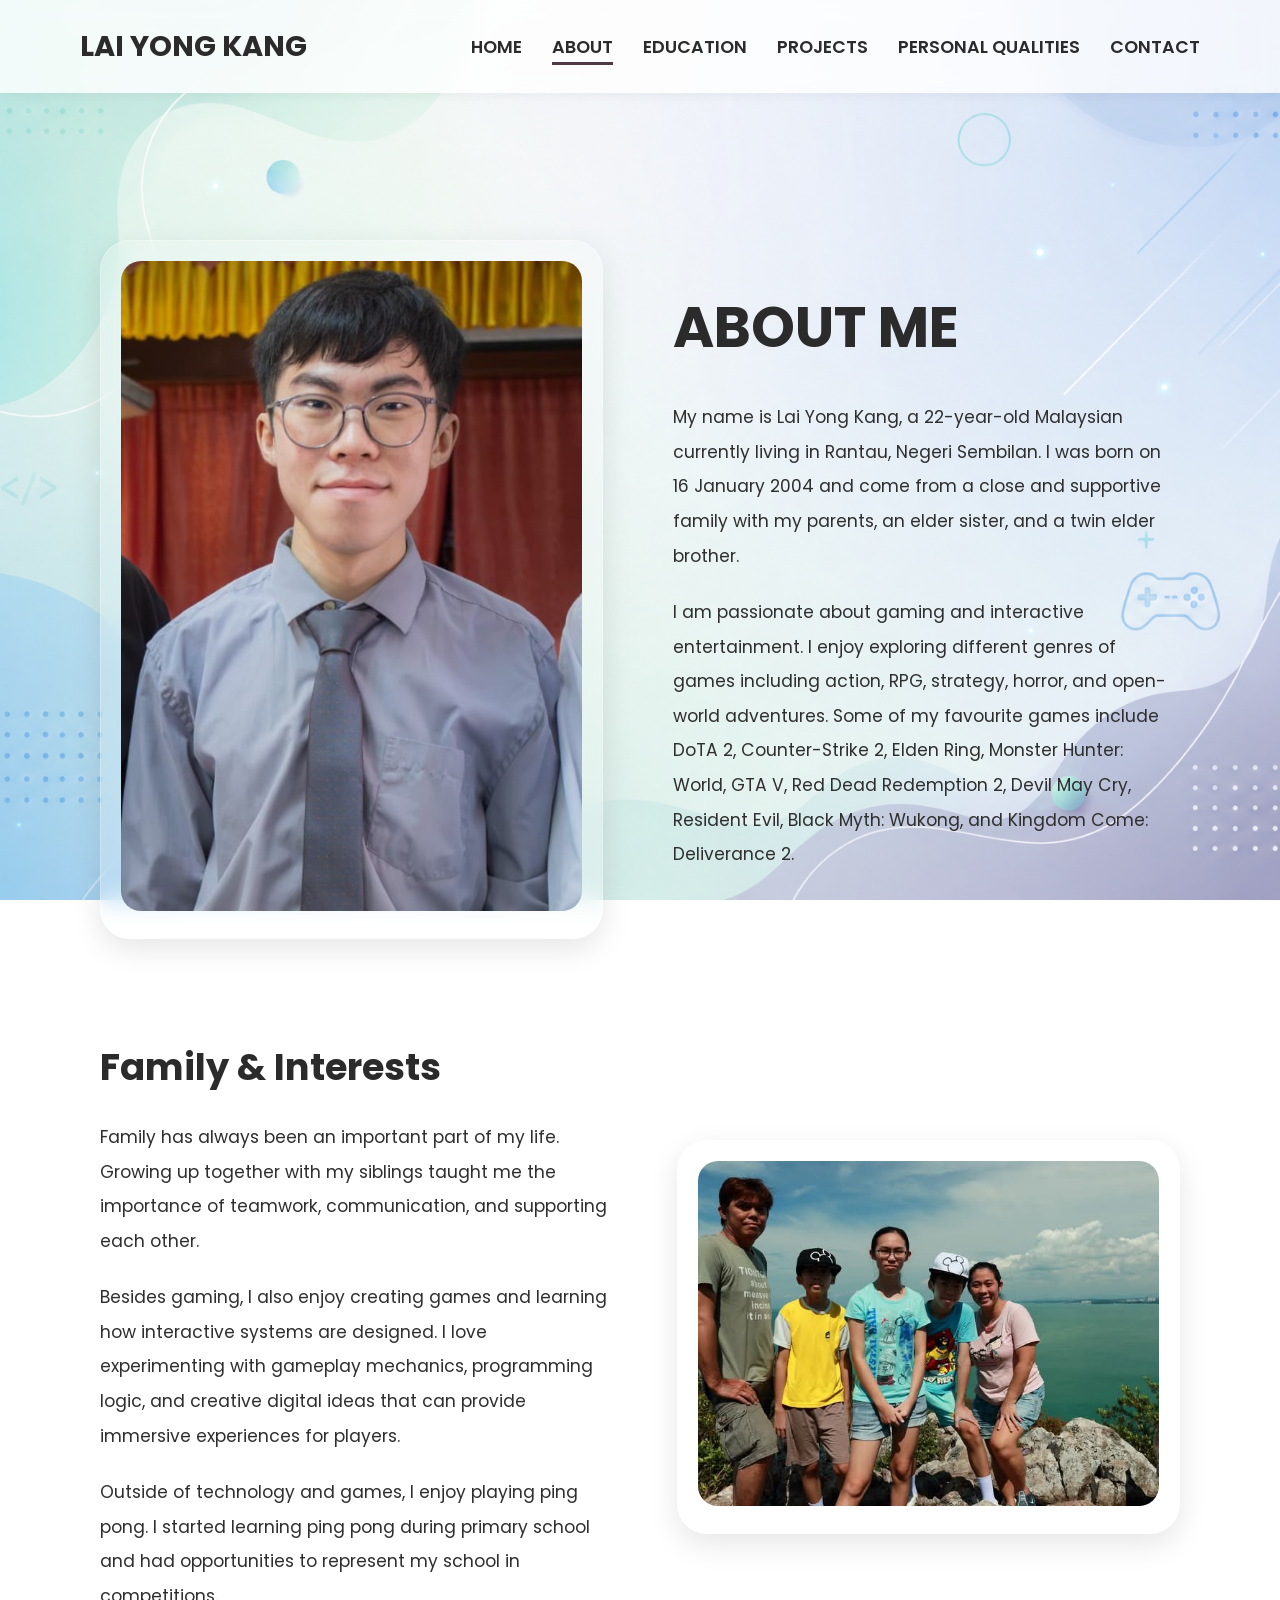
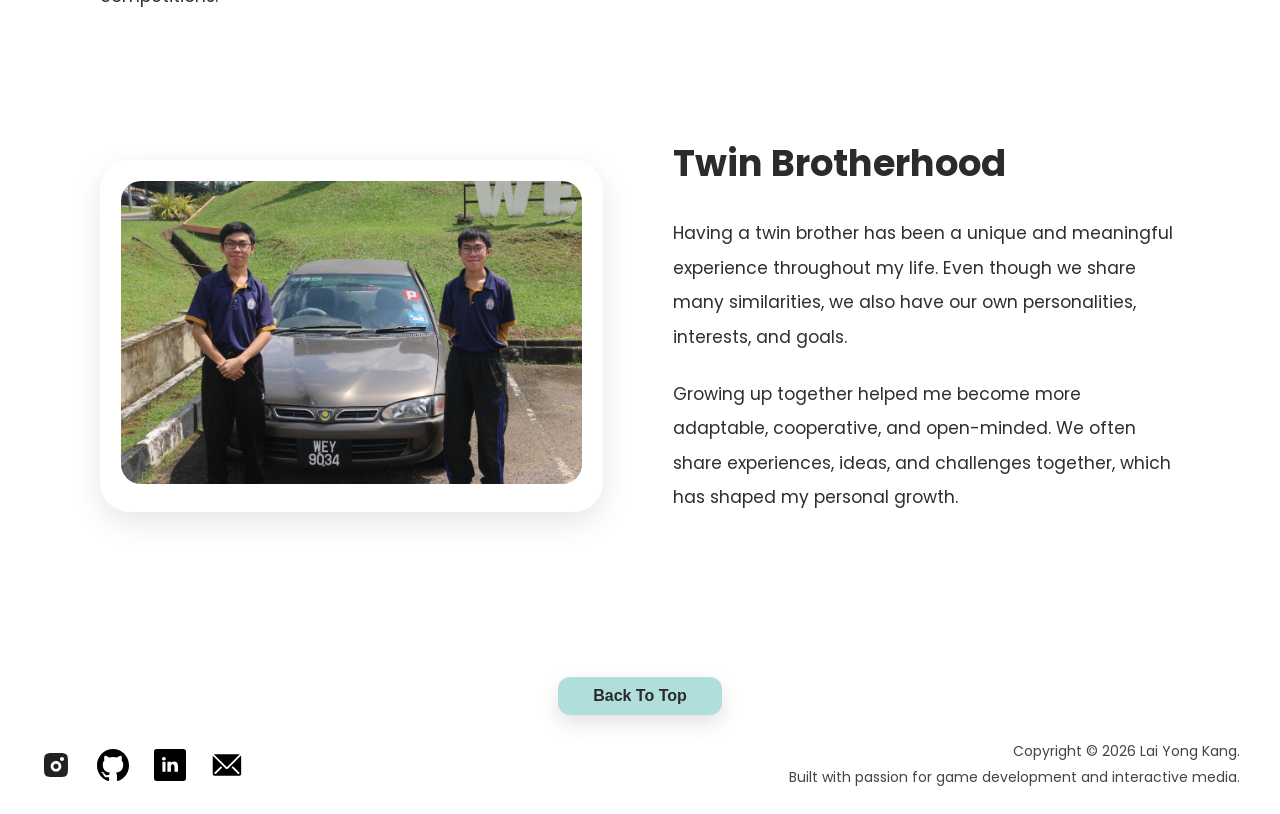
==== commit 23148ac2: "Remove Home page contact card, Polish Footer social icons" ====
--- a/about.html
+++ b/about.html
@@ -42,110 +42,106 @@
 
         </header>
 
-        <section class="about-section">
-
-            <div class="about-wrapper">
-
-                <div class="about-row">
-
-                    <div class="about-image large-image">
-
-                        <img src="images/Me.jpg" alt="My Photo">
-
-                    </div>
-
-                    <div class="about-content">
-
-                        <h1>ABOUT ME</h1>
-
-                        <p>
-                            My name is Lai Yong Kang, a 22-year-old Malaysian currently living in
-                            Rantau, Negeri Sembilan. I was born on 16 January 2004 and come
-                            from a close and supportive family with my parents, an elder sister,
-                            and a twin elder brother.
-                        </p>
-
-                        <p>
-                            I am passionate about gaming and interactive entertainment.
-                            I enjoy exploring different genres of games including action,
-                            RPG, strategy, horror, and open-world adventures.
-                            Some of my favourite games include DoTA 2, Counter-Strike 2,
-                            Elden Ring, Monster Hunter: World, GTA V,
-                            Red Dead Redemption 2, Devil May Cry,
-                            Resident Evil, Black Myth: Wukong,
-                            and Kingdom Come: Deliverance 2.
-                        </p>
-
-                    </div>
-
-                </div>
-
-                <div class="about-row">
-
-                    <div class="about-content">
-
-                        <h2>Family & Interests</h2>
-
-                        <p>
-                            Family has always been an important part of my life.
-                            Growing up together with my siblings taught me the importance
-                            of teamwork, communication, and supporting each other.
-                        </p>
-
-                        <p>
-                            Besides gaming, I also enjoy creating games and learning how
-                            interactive systems are designed. I love experimenting with
-                            gameplay mechanics, programming logic, and creative digital ideas
-                            that can provide immersive experiences for players.
-                        </p>
-
-                        <p>
-                            Outside of technology and games, I enjoy playing ping pong.
-                            I started learning ping pong during primary school and had
-                            opportunities to represent my school in competitions.
-                        </p>
-
-                    </div>
-
-                    <div class="about-image">
-
-                        <img src="images/Family_photo.jpg" alt="Family Photo">
-
-                    </div>
-
-                </div>
-
-                <div class="about-row">
-
-                    <div class="about-image">
-
-                        <img src="images/Twins.jpg" alt="Twins Photo">
-
-                    </div>
-
-                    <div class="about-content">
-
-                        <h2>Twin Brotherhood</h2>
-
-                        <p>
-                            Having a twin brother has been a unique and meaningful experience
-                            throughout my life. Even though we share many similarities,
-                            we also have our own personalities, interests, and goals.
-                        </p>
-
-                        <p>
-                            Growing up together helped me become more adaptable,
-                            cooperative, and open-minded. We often share experiences,
-                            ideas, and challenges together, which has shaped my personal growth.
-                        </p>
-
-                    </div>
-
-                </div>
-
-            </div>
-
-        </section>
+        <div class="about-wrapper">
+
+            <div class="about-row">
+
+                <div class="about-image large-image">
+
+                    <img src="images/Me.jpg" alt="My Photo">
+
+                </div>
+
+                <div class="about-content">
+
+                    <h1>ABOUT ME</h1>
+
+                    <p>
+                        My name is Lai Yong Kang, a 22-year-old Malaysian currently living in
+                        Rantau, Negeri Sembilan. I was born on 16 January 2004 and come
+                        from a close and supportive family with my parents, an elder sister,
+                        and a twin elder brother.
+                    </p>
+
+                    <p>
+                        I am passionate about gaming and interactive entertainment.
+                        I enjoy exploring different genres of games including action,
+                        RPG, strategy, horror, and open-world adventures.
+                        Some of my favourite games include DoTA 2, Counter-Strike 2,
+                        Elden Ring, Monster Hunter: World, GTA V,
+                        Red Dead Redemption 2, Devil May Cry,
+                        Resident Evil, Black Myth: Wukong,
+                        and Kingdom Come: Deliverance 2.
+                    </p>
+
+                </div>
+
+            </div>
+
+            <div class="about-row">
+
+                <div class="about-content">
+
+                    <h2>Family & Interests</h2>
+
+                    <p>
+                        Family has always been an important part of my life.
+                        Growing up together with my siblings taught me the importance
+                        of teamwork, communication, and supporting each other.
+                    </p>
+
+                    <p>
+                        Besides gaming, I also enjoy creating games and learning how
+                        interactive systems are designed. I love experimenting with
+                        gameplay mechanics, programming logic, and creative digital ideas
+                        that can provide immersive experiences for players.
+                    </p>
+
+                    <p>
+                        Outside of technology and games, I enjoy playing ping pong.
+                        I started learning ping pong during primary school and had
+                        opportunities to represent my school in competitions.
+                    </p>
+
+                </div>
+
+                <div class="about-image">
+
+                    <img src="images/Family_photo.jpg" alt="Family Photo">
+
+                </div>
+
+            </div>
+
+            <div class="about-row">
+
+                <div class="about-image">
+
+                    <img src="images/Twins.jpg" alt="Twins Photo">
+
+                </div>
+
+                <div class="about-content">
+
+                    <h2>Twin Brotherhood</h2>
+
+                    <p>
+                        Having a twin brother has been a unique and meaningful experience
+                        throughout my life. Even though we share many similarities,
+                        we also have our own personalities, interests, and goals.
+                    </p>
+
+                    <p>
+                        Growing up together helped me become more adaptable,
+                        cooperative, and open-minded. We often share experiences,
+                        ideas, and challenges together, which has shaped my personal growth.
+                    </p>
+
+                </div>
+
+            </div>
+
+        </div>
 
         <button id="backToTop" class="back-to-top">
             Back To Top
@@ -163,8 +159,6 @@
 
                         <img src="images/icons/insta.svg" alt="Instagram">
 
-                        <span>Instagram</span>
-
                     </a>
 
                     <a href="https://github.com/LaiYK02"
@@ -173,8 +167,6 @@
 
                         <img src="images/icons/github.svg" alt="GitHub">
 
-                        <span>GitHub</span>
-
                     </a>
 
                     <a href="https://www.linkedin.com/in/yong-kang-lai-017167412/"
@@ -183,7 +175,14 @@
 
                         <img src="images/icons/linkedin.svg" alt="LinkedIn">
 
-                        <span>LinkedIn</span>
+                    </a>
+
+                    <a href="#"
+                    class="footer-social footer-email"
+                    data-copy="kyl1997smks@gmail.com">
+
+                        <img src="images/icons/email.svg"
+                        alt="Email">
 
                     </a>
 
@@ -205,6 +204,10 @@
 
         </footer>
 
+        <div id="copyMessage" class="copy-message">
+            Copied successfully!
+        </div>
+
         <script src="js/script.js"></script>
 
     </body>
--- a/css/style.css
+++ b/css/style.css
@@ -323,11 +323,11 @@
 .projects-subtitle,
 .skills-subtitle,
 .contact-subtitle{
-    font-size: 1rem;
-
-    color: #555;
-
-    line-height: 1.8;
+
+    font-size: 1.15rem;
+    color: #2B2B2B;
+    font-weight: 500;
+    line-height: 1.9;
 
     max-width: 1000px;
 
@@ -636,70 +636,6 @@
     text-align: center;
 }
 
-.contact-container{
-    display: flex;
-
-    justify-content: center;
-
-    gap: 40px;
-
-    flex-wrap: wrap;
-}
-
-.contact-card{
-    width: 320px;
-
-    background: rgba(255,255,255,0.45);
-
-    backdrop-filter: blur(10px);
-
-    border-radius: 24px;
-
-    padding: 45px 30px;
-
-    box-shadow: 0 10px 25px rgba(0,0,0,0.08);
-
-    transition: 0.35s;
-}
-
-.contact-card:hover{
-    transform: translateY(-10px);
-
-    box-shadow:
-        0 18px 35px rgba(0,0,0,0.14),
-        0 0 20px rgba(175,222,220,0.35);
-}
-
-.contact-card img{
-    width: 70px;
-
-    height: 70px;
-
-    object-fit: contain;
-
-    margin-bottom: 25px;
-}
-
-.contact-card h3{
-    font-size: 1.5rem;
-
-    color: #4d3a44;
-
-    margin-bottom: 15px;
-}
-
-.contact-card p{
-    font-size: 1rem;
-
-    color: #555;
-
-    line-height: 1.7;
-}
-
-.copy-card{
-    cursor: pointer;
-}
-
 .copy-message{
     position: fixed;
 
@@ -768,10 +704,8 @@
 
 .footer-left{
     display: flex;
-
     align-items: center;
-
-    gap: 35px;
+    gap: 25px;
 
     flex-wrap: wrap;
 
@@ -797,36 +731,16 @@
 }
 
 .footer-social img{
-    width: 24px;
-
-    height: 24px;
+    width: 32px;
+    height: 32px;
+
+    transition: 0.3s ease;
 
     object-fit: contain;
 }
 
-.footer-social::after{
-    content: '';
-
-    position: absolute;
-
-    left: 0;
-    bottom: -5px;
-
-    width: 0;
-
-    height: 2px;
-
-    background: #4d3a44;
-
-    transition: 0.3s;
-}
-
-.footer-social:hover{
-    color: #776871;
-}
-
-.footer-social:hover::after{
-    width: 100%;
+.footer-social:hover img{
+    transform: scale(1.25);
 }
 
 .footer-right{
@@ -835,46 +749,23 @@
     text-align: right;
 }
 
-.footer-text{
-    display: flex;
-
-    flex-direction: column;
-
-    align-items: flex-end;
-
-    gap: 4px;
-}
-
-.footer-text p{
-    font-size: 1rem;
-
+.footer-right p,
+.footer-right span{
+    font-size: 0.875rem;
     color: #444;
-
-    font-weight: 500;
-}
-
-.footer-text span{
-    font-size: 0.9rem;
-
-    color: #666;
+    margin-bottom: 2px;
 }
 
 
 /* ABOUT PAGE */
-
-.about-section{
-    padding: 140px 100px;
-}
 
 .about-wrapper{
     max-width: 1300px;
-
     margin: auto;
+    padding: 140px 100px;
 
     display: flex;
-
     flex-direction: column;
-
     gap: 100px;
 }
 
@@ -2192,7 +2083,7 @@
 }
 
 .contact-button{
-    margin-top: 60px;
+    margin-top: 0px;
 }
 
 .hero-button:hover,
@@ -2492,9 +2383,6 @@
         text-align: center;
     }
 
-    .footer-text{
-        align-items: center;
-    }
 
     /* COPY MESSAGE */
 
@@ -2508,11 +2396,8 @@
     ABOUT PAGE MOBILE
     ===================================== */
 
-    .about-section{
+    .about-wrapper{
         padding: 40px 20px 80px;
-    }
-
-    .about-wrapper{
         gap: 60px;
     }
 
@@ -2955,18 +2840,4 @@
     .footer-right{
         text-align: center;
     }
-
-    .footer-text{
-        align-items: center;
-    }
-
-    .footer-text p{
-        font-size: 0.95rem;
-    }
-
-    .footer-text span{
-        font-size: 0.85rem;
-        line-height: 1.6;
-        max-width: 280px;
-    }
 }
